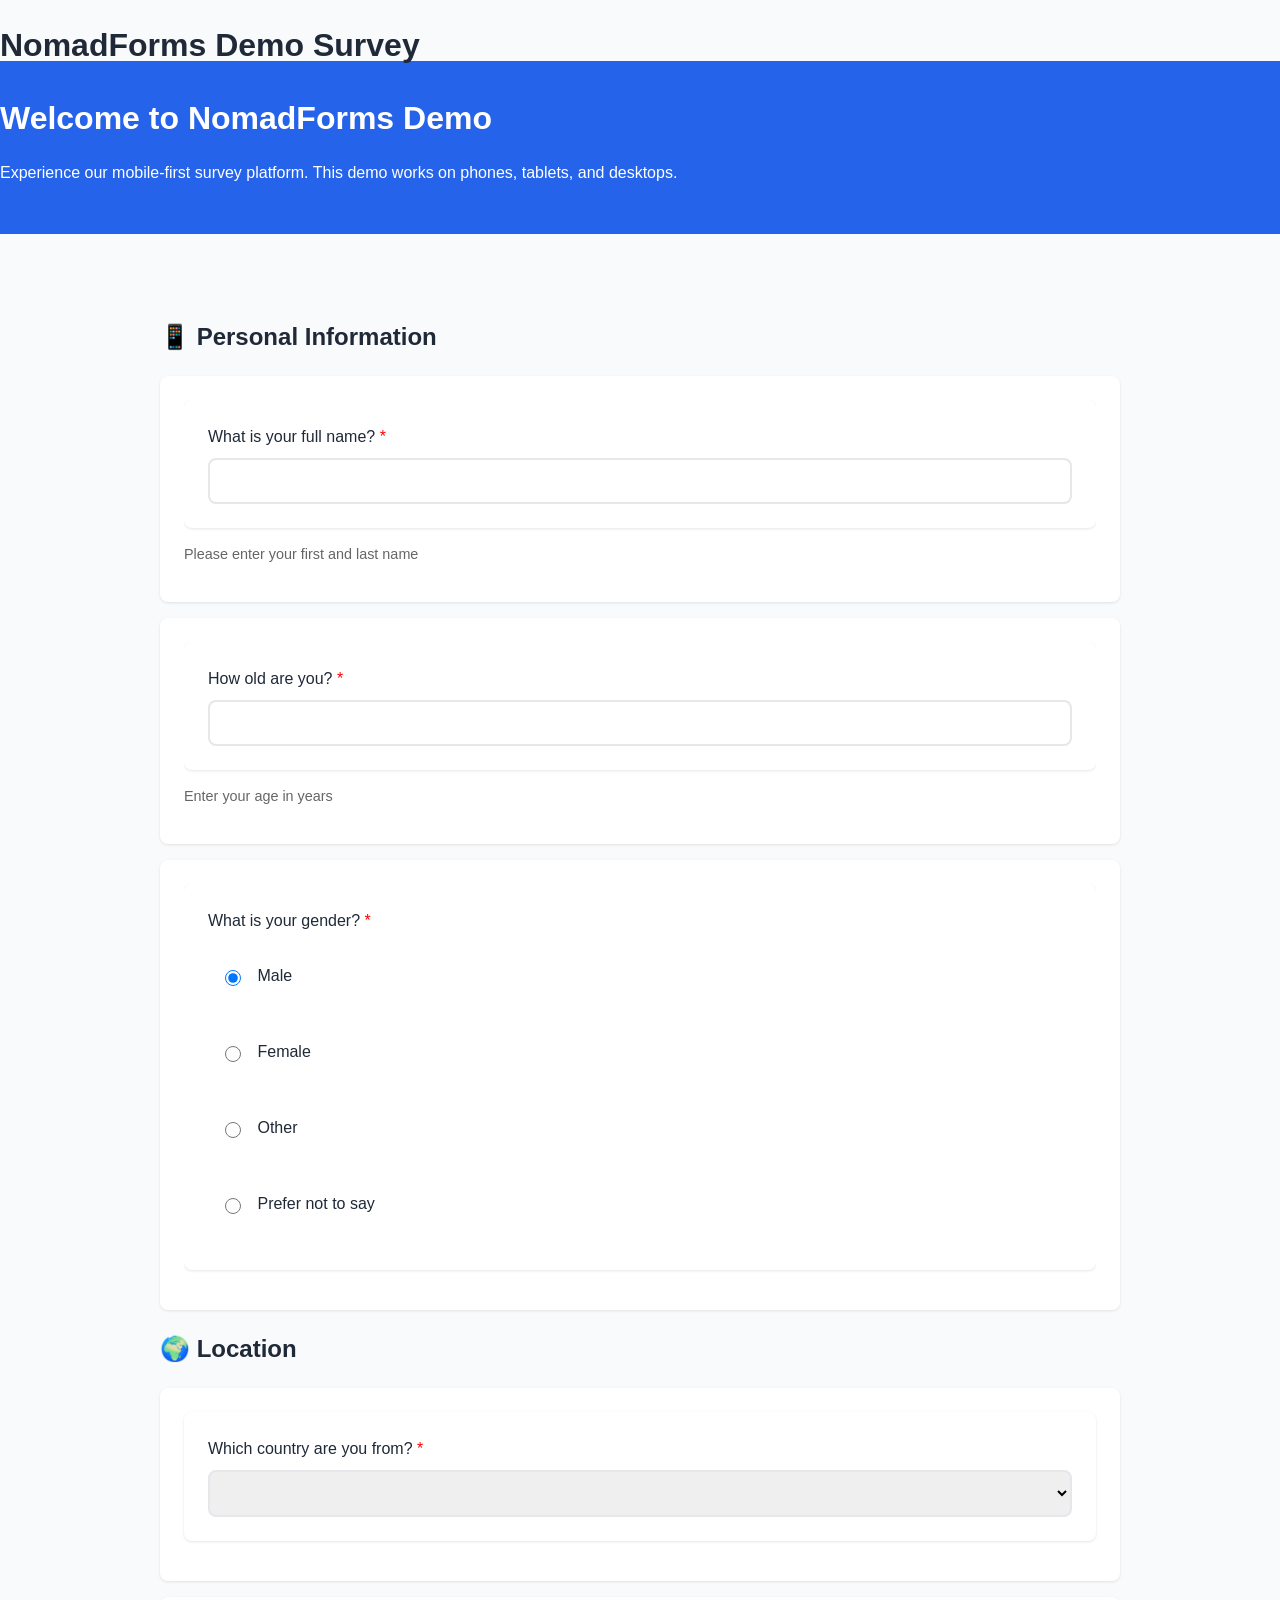
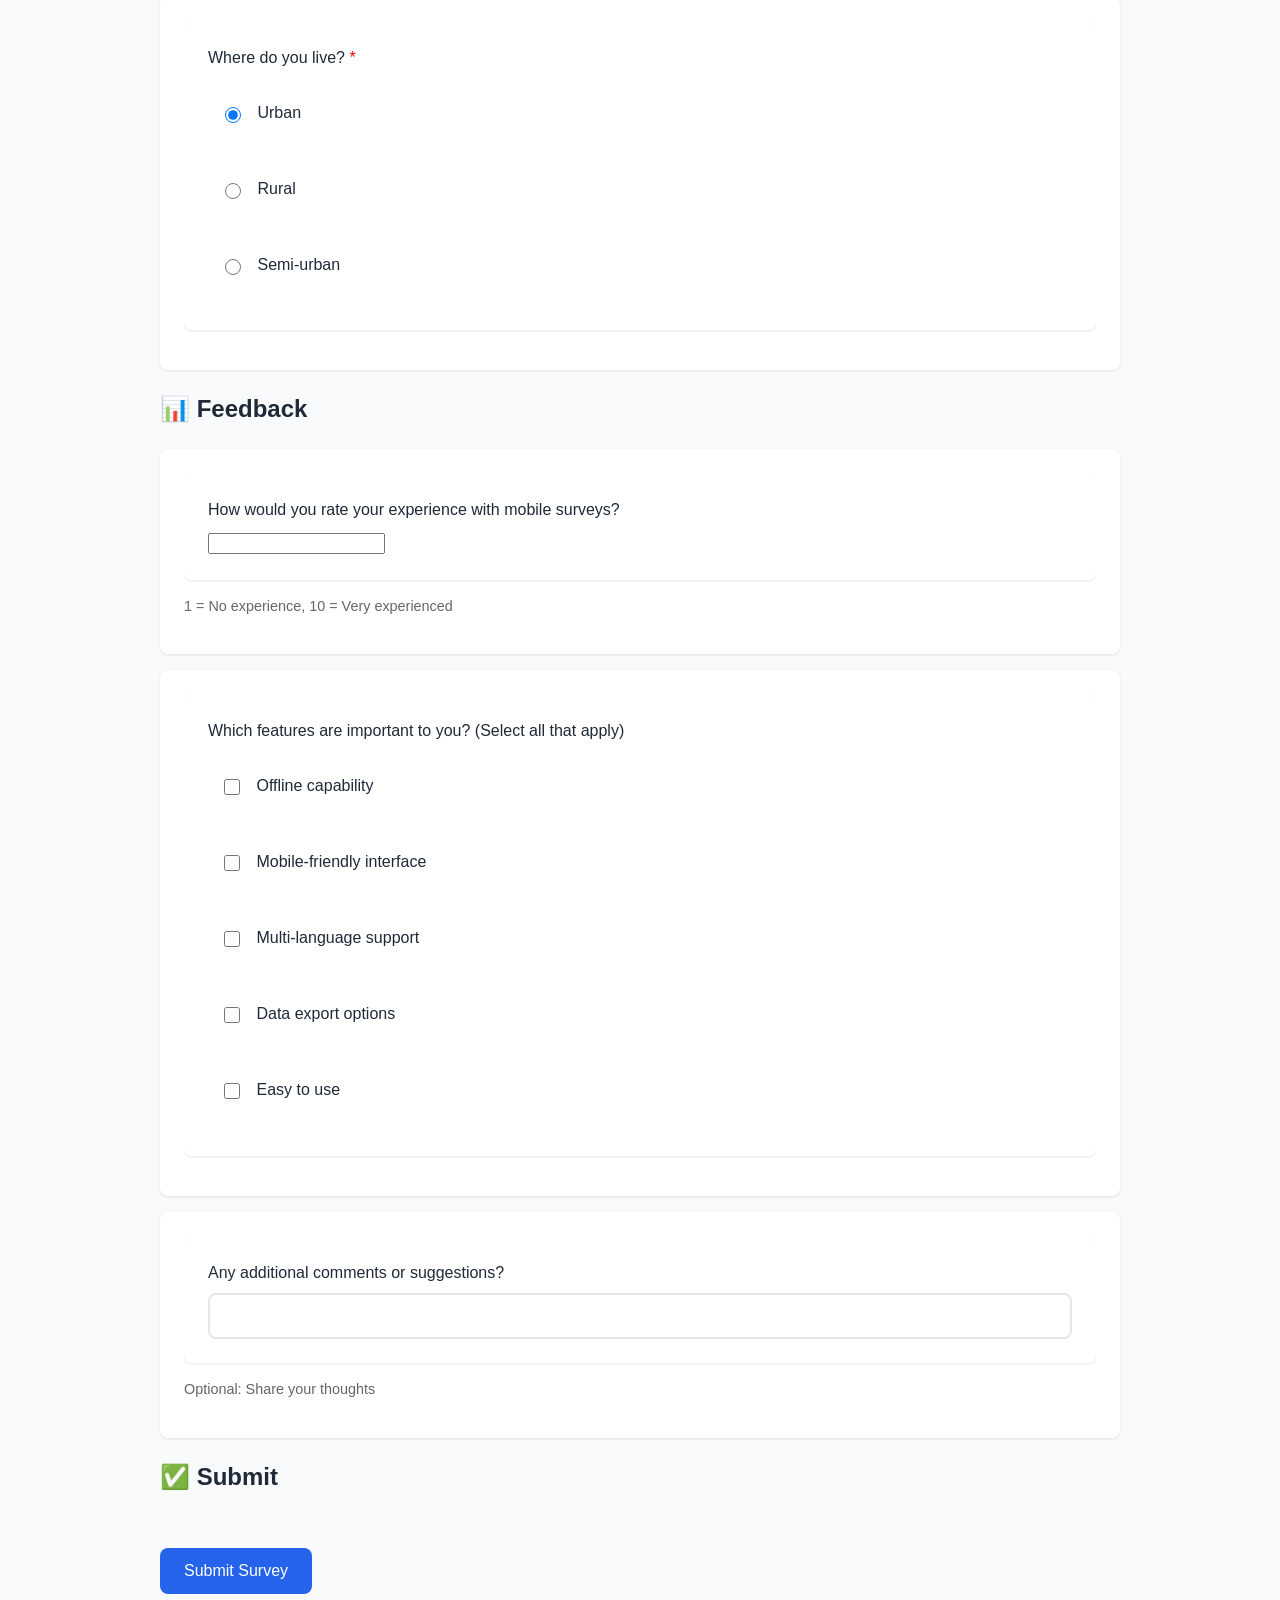
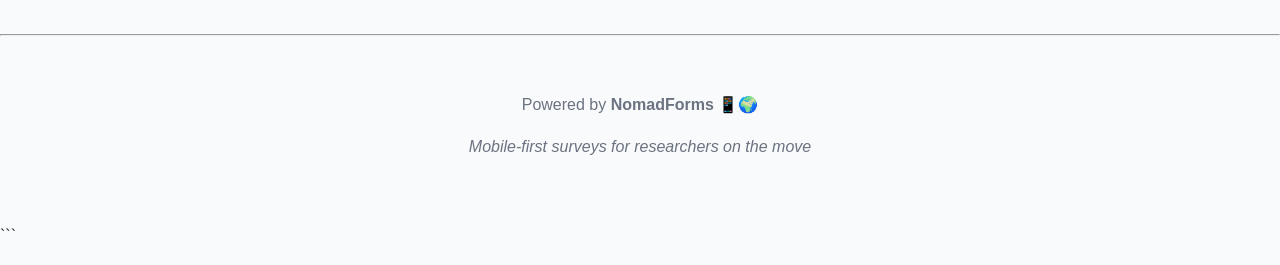
==== examples/demo-survey/survey.html @ 7e74b33b "Add Font Awesome icons, progress indicator, and enhanced features New Features: - Font Awesome icons" ====
<!DOCTYPE html>
<html xmlns="http://www.w3.org/1999/xhtml" lang="en" xml:lang="en"><head>

<meta charset="utf-8">
<meta name="generator" content="quarto-1.7.31">

<meta name="viewport" content="width=device-width, initial-scale=1.0, user-scalable=yes">


<title>NomadForms Demo Survey</title>
<style>
code{white-space: pre-wrap;}
span.smallcaps{font-variant: small-caps;}
div.columns{display: flex; gap: min(4vw, 1.5em);}
div.column{flex: auto; overflow-x: auto;}
div.hanging-indent{margin-left: 1.5em; text-indent: -1.5em;}
ul.task-list{list-style: none;}
ul.task-list li input[type="checkbox"] {
  width: 0.8em;
  margin: 0 0.8em 0.2em -1em; /* quarto-specific, see https://github.com/quarto-dev/quarto-cli/issues/4556 */ 
  vertical-align: middle;
}
.display.math{display: block; text-align: center; margin: 0.5rem auto;}
</style>


<script src="survey_files/libs/clipboard/clipboard.min.js"></script>
<script src="survey_files/libs/quarto-html/tabby.min.js"></script>
<script src="survey_files/libs/quarto-html/popper.min.js"></script>
<script src="survey_files/libs/quarto-html/tippy.umd.min.js"></script>
<script src="survey_files/libs/quarto-html/anchor.min.js"></script>
<link href="survey_files/libs/quarto-html/tippy.css" rel="stylesheet">
<link href="survey_files/libs/quarto-html/light-border.css" rel="stylesheet">
<link href="survey_files/libs/quarto-html/quarto-html-435ba6093e6f0817aa7405139811e7b1.min.css" rel="stylesheet" append-hash="true" data-mode="light">
<link href="survey_files/libs/quarto-html/quarto-syntax-highlighting-e1a5c8363afafaef2c763b6775fbf3ca.css" rel="stylesheet" id="quarto-text-highlighting-styles">


<link rel="stylesheet" href="../../survey-runtime/inst/www/nomadforms.css">
</head>

<body>


<header id="title-block-header">
<h1 class="title">NomadForms Demo Survey</h1>

</header>


<section id="welcome-to-nomadforms-demo" class="survey-header">
<h1>Welcome to NomadForms Demo</h1>
<p>Experience our mobile-first survey platform. This demo works on phones, tablets, and desktops.</p>
</section>
<div class="container">
<h2 id="personal-information" class="anchored">📱 Personal Information</h2>
<div class="form-group">
<div class="cell">
<div class="cell-output-display">
<div>
<div class="form-group shiny-input-container">
<label class="control-label" id="name-label" for="name">What is your full name? <span style="color:red;">*</span></label>
<input id="name" type="text" class="shiny-input-text form-control" value="" data-update-on="change">
</div>
<p class="help-text" style="color: #666; font-size: 0.9em;">Please enter your first and last name</p>
</div>
</div>
</div>
</div>
<div class="form-group">
<div class="cell">
<div class="cell-output-display">
<div>
<div class="form-group shiny-input-container">
<label class="control-label" id="age-label" for="age">How old are you? <span style="color:red;">*</span></label>
<input id="age" type="number" class="shiny-input-number form-control" value="NA" data-update-on="change" min="0" max="120">
</div>
<p class="help-text" style="color: #666; font-size: 0.9em;">Enter your age in years</p>
</div>
</div>
</div>
</div>
<div class="form-group">
<div class="cell">
<div class="cell-output-display">
<div id="gender" class="form-group shiny-input-radiogroup shiny-input-container" role="radiogroup" aria-labelledby="gender-label">
<label class="control-label" id="gender-label" for="gender">What is your gender? <span style="color:red;">*</span></label>
<div class="shiny-options-group">
<div class="radio">
<label>
<input type="radio" name="gender" value="Male" checked="checked">
<span>Male</span>
</label>
</div>
<div class="radio">
<label>
<input type="radio" name="gender" value="Female">
<span>Female</span>
</label>
</div>
<div class="radio">
<label>
<input type="radio" name="gender" value="Other">
<span>Other</span>
</label>
</div>
<div class="radio">
<label>
<input type="radio" name="gender" value="Prefer not to say">
<span>Prefer not to say</span>
</label>
</div>
</div>
</div>
</div>
</div>
</div>
<h2 id="location" class="anchored">🌍 Location</h2>
<div class="form-group">
<div class="cell">
<div class="cell-output-display no-overflow-x">
<div class="form-group shiny-input-container">
<label class="control-label" id="country-label" for="country">Which country are you from? <span style="color:red;">*</span></label>
<div>
<select id="country" class="shiny-input-select"><option value="" selected=""></option>
<option value="Kenya">Kenya</option>
<option value="Uganda">Uganda</option>
<option value="Tanzania">Tanzania</option>
<option value="Rwanda">Rwanda</option>
<option value="Ethiopia">Ethiopia</option>
<option value="South Sudan">South Sudan</option>
<option value="Other">Other</option></select>
<script type="application/json" data-for="country">{"plugins":["selectize-plugin-a11y"]}</script>
</div>
</div>
</div>
</div>
</div>
<div class="form-group">
<div class="cell">
<div class="cell-output-display">
<div id="residence" class="form-group shiny-input-radiogroup shiny-input-container" role="radiogroup" aria-labelledby="residence-label">
<label class="control-label" id="residence-label" for="residence">Where do you live? <span style="color:red;">*</span></label>
<div class="shiny-options-group">
<div class="radio">
<label>
<input type="radio" name="residence" value="Urban" checked="checked">
<span>Urban</span>
</label>
</div>
<div class="radio">
<label>
<input type="radio" name="residence" value="Rural">
<span>Rural</span>
</label>
</div>
<div class="radio">
<label>
<input type="radio" name="residence" value="Semi-urban">
<span>Semi-urban</span>
</label>
</div>
</div>
</div>
</div>
</div>
</div>
<h2 id="feedback" class="anchored">📊 Feedback</h2>
<div class="form-group">
<div class="cell">
<div class="cell-output-display">
<div>
<div class="form-group shiny-input-container">
<label class="control-label" id="experience-label" for="experience">How would you rate your experience with mobile surveys?</label>
<input class="js-range-slider" id="experience" data-skin="shiny" data-min="1" data-max="10" data-from="1" data-step="1" data-grid="true" data-grid-num="9" data-grid-snap="false" data-prettify-separator="," data-prettify-enabled="true" data-keyboard="true" data-data-type="number">
</div>
<p class="help-text" style="color: #666; font-size: 0.9em;">1 = No experience, 10 = Very experienced</p>
</div>
</div>
</div>
</div>
<div class="form-group">
<div class="cell">
<div class="cell-output-display">
<div id="features" class="form-group shiny-input-checkboxgroup shiny-input-container" role="group" aria-labelledby="features-label">
<label class="control-label" id="features-label" for="features">Which features are important to you? (Select all that apply)</label>
<div class="shiny-options-group">
<div class="checkbox">
<label>
<input type="checkbox" name="features" value="Offline capability">
<span>Offline capability</span>
</label>
</div>
<div class="checkbox">
<label>
<input type="checkbox" name="features" value="Mobile-friendly interface">
<span>Mobile-friendly interface</span>
</label>
</div>
<div class="checkbox">
<label>
<input type="checkbox" name="features" value="Multi-language support">
<span>Multi-language support</span>
</label>
</div>
<div class="checkbox">
<label>
<input type="checkbox" name="features" value="Data export options">
<span>Data export options</span>
</label>
</div>
<div class="checkbox">
<label>
<input type="checkbox" name="features" value="Easy to use">
<span>Easy to use</span>
</label>
</div>
</div>
</div>
</div>
</div>
</div>
<div class="form-group">
<div class="cell">
<div class="cell-output-display">
<div>
<div class="form-group shiny-input-container">
<label class="control-label" id="comments-label" for="comments">Any additional comments or suggestions?</label>
<input id="comments" type="text" class="shiny-input-text form-control" value="" data-update-on="change">
</div>
<p class="help-text" style="color: #666; font-size: 0.9em;">Optional: Share your thoughts</p>
</div>
</div>
</div>
</div>
<h2 id="submit" class="anchored">✅ Submit</h2>
<div class="cell">
<div class="cell-output-display">
<div style="margin-top: 2rem;">
<button class="btn btn-default action-button btn btn-primary" id="submit" type="button">
<i class="far fa-paper-plane" role="presentation" aria-label="paper-plane icon"></i>
Submit Survey
</button>
</div>
</div>
</div>
</div>
<hr>
<div style="text-align: center; color: #6b7280; padding: 2rem 0;">
<p>
Powered by <strong>NomadForms</strong> 📱🌍
</p>
<p>
<em>Mobile-first surveys for researchers on the move</em>
</p>
</div>
<p>```</p>
<p>
<script type="application/shiny-prerendered" data-context="server-start">
# Add parent directory to library path to load nomadforms package
.libPaths(c("../../survey-runtime", .libPaths()))
suppressPackageStartupMessages({
  library(shiny)
  library(htmltools)
})

# Source the R files directly for development
source("../../survey-runtime/R/database.R")
source("../../survey-runtime/R/questions.R")
</script>
 
<script type="application/shiny-prerendered" data-context="server">
# Generate session ID
session_id <- paste0("demo_", format(Sys.time(), "%Y%m%d_%H%M%S"))

# Handle form submission
observeEvent(input$submit, {
  
  # Validate required fields
  validations <- list(
    name = nf_validate(input$name, required = TRUE, type = "text"),
    age = nf_validate(input$age, required = TRUE, type = "numeric", min = 0, max = 120),
    gender = nf_validate(input$gender, required = TRUE, type = "radio"),
    country = nf_validate(input$country, required = TRUE, type = "select"),
    residence = nf_validate(input$residence, required = TRUE, type = "radio")
  )
  
  # Check for validation errors
  errors <- sapply(validations, function(v) !v$valid)
  
  if (any(errors)) {
    error_fields <- names(errors)[errors]
    error_messages <- sapply(validations[errors], function(v) v$message)
    
    showNotification(
      paste("Please fix the following:", paste(error_messages, collapse = ", ")),
      type = "error",
      duration = 5
    )
    return()
  }
  
  # Collect responses
  responses <- list(
    session_id = session_id,
    name = input$name,
    age = input$age,
    gender = input$gender,
    country = input$country,
    residence = input$residence,
    experience = input$experience,
    features = paste(input$features, collapse = ", "),
    comments = input$comments,
    submitted_at = Sys.time()
  )
  
  # In a real app, you would save to database here:
  # conn <- nf_database(connection_string = Sys.getenv("DATABASE_URL"))
  # nf_save_response(conn, project_id, session_id, ...)
  
  # For demo, just show success message
  showNotification(
    HTML(paste0(
      "<strong>Success!<\u002fstrong><br>",
      "Survey submitted successfully!<br>",
      "Session ID: ", session_id
    )),
    type = "message",
    duration = 10
  )
  
  # Log to console for testing
  cat("\n=== Survey Response ===\n")
  print(responses)
  cat("=====================\n\n")
})
</script>
 
<script type="application/shiny-prerendered" data-context="server-extras">
ojs_define <- function(..., .session = shiny::getDefaultReactiveDomain()) {
  quos <- rlang::enquos(...)
  vars <- rlang::list2(...)
  nm <- names(vars)
  if (is.null(nm)) {
    nm <- rep_len("", length(vars))
  }
  mapply(
    function(q, nm, val) {
      # Infer name, if possible
      if (nm == "") {
        tryCatch(
          {
            nm <- rlang::as_name(q)
          },
          error = function(e) {
            code <- paste(collapse = "\n", deparse(rlang::f_rhs(q)))
            stop(
              "ojs_define() could not create a name for the argument: ",
              code
            )
          }
        )
      }
      .session$output[[nm]] <- val
      outputOptions(.session$output, nm, suspendWhenHidden = FALSE)
      .session$sendCustomMessage("ojs-export", list(name = nm))
      NULL
    },
    quos,
    nm,
    vars,
    SIMPLIFY = FALSE,
    USE.NAMES = FALSE
  )
  invisible()
}
</script>
</p>
<!--html_preserve-->
<script type="application/shiny-prerendered" data-context="dependencies">
{"type":"list","attributes":{},"value":[{"type":"list","attributes":{"names":{"type":"character","attributes":{},"value":["name","version","src","meta","script","stylesheet","head","attachment","package","all_files","pkgVersion"]},"class":{"type":"character","attributes":{},"value":["html_dependency"]}},"value":[{"type":"character","attributes":{},"value":["selectize"]},{"type":"character","attributes":{},"value":["0.15.2"]},{"type":"list","attributes":{"names":{"type":"character","attributes":{},"value":["file"]}},"value":[{"type":"character","attributes":{},"value":["www/shared/selectize"]}]},{"type":"NULL"},{"type":"character","attributes":{},"value":["js/selectize.min.js","accessibility/js/selectize-plugin-a11y.min.js"]},{"type":"character","attributes":{},"value":["css/selectize.bootstrap3.css"]},{"type":"NULL"},{"type":"NULL"},{"type":"character","attributes":{},"value":["shiny"]},{"type":"logical","attributes":{},"value":[true]},{"type":"character","attributes":{},"value":["1.11.1"]}]},{"type":"list","attributes":{"names":{"type":"character","attributes":{},"value":["name","version","src","meta","script","stylesheet","head","attachment","package","all_files","pkgVersion"]},"class":{"type":"character","attributes":{},"value":["html_dependency"]}},"value":[{"type":"character","attributes":{},"value":["ionrangeslider-javascript"]},{"type":"character","attributes":{},"value":["2.3.1"]},{"type":"list","attributes":{"names":{"type":"character","attributes":{},"value":["file"]}},"value":[{"type":"character","attributes":{},"value":["www/shared/ionrangeslider"]}]},{"type":"NULL"},{"type":"character","attributes":{},"value":["js/ion.rangeSlider.min.js"]},{"type":"NULL"},{"type":"NULL"},{"type":"NULL"},{"type":"character","attributes":{},"value":["shiny"]},{"type":"logical","attributes":{},"value":[true]},{"type":"character","attributes":{},"value":["1.11.1"]}]},{"type":"list","attributes":{"names":{"type":"character","attributes":{},"value":["name","version","src","meta","script","stylesheet","head","attachment","package","all_files","pkgVersion"]},"class":{"type":"character","attributes":{},"value":["html_dependency"]}},"value":[{"type":"character","attributes":{},"value":["strftime"]},{"type":"character","attributes":{},"value":["0.9.2"]},{"type":"list","attributes":{"names":{"type":"character","attributes":{},"value":["file"]}},"value":[{"type":"character","attributes":{},"value":["www/shared/strftime"]}]},{"type":"NULL"},{"type":"character","attributes":{},"value":["strftime-min.js"]},{"type":"NULL"},{"type":"NULL"},{"type":"NULL"},{"type":"character","attributes":{},"value":["shiny"]},{"type":"logical","attributes":{},"value":[true]},{"type":"character","attributes":{},"value":["1.11.1"]}]},{"type":"list","attributes":{"names":{"type":"character","attributes":{},"value":["name","version","src","meta","script","stylesheet","head","attachment","package","all_files","pkgVersion"]},"class":{"type":"character","attributes":{},"value":["html_dependency"]}},"value":[{"type":"character","attributes":{},"value":["ionrangeslider-css"]},{"type":"character","attributes":{},"value":["2.3.1"]},{"type":"list","attributes":{"names":{"type":"character","attributes":{},"value":["file"]}},"value":[{"type":"character","attributes":{},"value":["www/shared/ionrangeslider"]}]},{"type":"NULL"},{"type":"NULL"},{"type":"character","attributes":{},"value":["css/ion.rangeSlider.css"]},{"type":"NULL"},{"type":"NULL"},{"type":"character","attributes":{},"value":["shiny"]},{"type":"logical","attributes":{},"value":[true]},{"type":"character","attributes":{},"value":["1.11.1"]}]},{"type":"list","attributes":{"names":{"type":"character","attributes":{},"value":["name","version","src","meta","script","stylesheet","head","attachment","package","all_files","pkgVersion"]},"class":{"type":"character","attributes":{},"value":["html_dependency"]}},"value":[{"type":"character","attributes":{},"value":["font-awesome"]},{"type":"character","attributes":{},"value":["6.5.2"]},{"type":"list","attributes":{"names":{"type":"character","attributes":{},"value":["file"]}},"value":[{"type":"character","attributes":{},"value":["fontawesome"]}]},{"type":"NULL"},{"type":"NULL"},{"type":"character","attributes":{},"value":["css/all.min.css","css/v4-shims.min.css"]},{"type":"NULL"},{"type":"NULL"},{"type":"character","attributes":{},"value":["fontawesome"]},{"type":"logical","attributes":{},"value":[true]},{"type":"character","attributes":{},"value":["0.5.3"]}]}]}
</script>
<!--/html_preserve-->
<!--html_preserve-->
<script type="application/shiny-prerendered" data-context="execution_dependencies">
{"type":"list","attributes":{"names":{"type":"character","attributes":{},"value":["packages"]}},"value":[{"type":"list","attributes":{"names":{"type":"character","attributes":{},"value":["packages","version"]},"class":{"type":"character","attributes":{},"value":["data.frame"]},"row.names":{"type":"integer","attributes":{},"value":[1,2,3,4,5,6,7,8,9,10,11,12,13,14,15,16,17,18,19,20,21,22,23,24,25,26,27,28,29,30,31,32,33,34,35,36,37]}},"value":[{"type":"character","attributes":{},"value":["base","bslib","cachem","cli","compiler","datasets","digest","evaluate","fastmap","fontawesome","graphics","grDevices","htmltools","htmlwidgets","httpuv","jquerylib","jsonlite","knitr","later","lifecycle","magrittr","memoise","methods","mime","promises","R6","Rcpp","rlang","rmarkdown","sass","shiny","stats","tools","utils","xfun","xtable","yaml"]},{"type":"character","attributes":{},"value":["4.4.3","0.9.0","1.1.0","3.6.5","4.4.3","4.4.3","0.6.37","1.0.3","1.2.0","0.5.3","4.4.3","4.4.3","0.5.8.1","1.6.4","1.6.16","0.1.4","2.0.0","1.50","1.4.2","1.0.4","2.0.3","2.0.1","4.4.3","0.13","1.3.3","2.6.1","1.1.0","1.1.6","2.30","0.4.10","1.11.1","4.4.3","4.4.3","4.4.3","0.52","1.8-4","2.3.10"]}]}]}
</script>
<!--/html_preserve-->

<script id="quarto-html-after-body" type="application/javascript">
  window.document.addEventListener("DOMContentLoaded", function (event) {
    const tabsets =  window.document.querySelectorAll(".panel-tabset-tabby")
    tabsets.forEach(function(tabset) {
      const tabby = new Tabby('#' + tabset.id);
    });
    const icon = "";
    const anchorJS = new window.AnchorJS();
    anchorJS.options = {
      placement: 'right',
      icon: icon
    };
    anchorJS.add('.anchored');
    const isCodeAnnotation = (el) => {
      for (const clz of el.classList) {
        if (clz.startsWith('code-annotation-')) {                     
          return true;
        }
      }
      return false;
    }
    const onCopySuccess = function(e) {
      // button target
      const button = e.trigger;
      // don't keep focus
      button.blur();
      // flash "checked"
      button.classList.add('code-copy-button-checked');
      var currentTitle = button.getAttribute("title");
      button.setAttribute("title", "Copied!");
      let tooltip;
      if (window.bootstrap) {
        button.setAttribute("data-bs-toggle", "tooltip");
        button.setAttribute("data-bs-placement", "left");
        button.setAttribute("data-bs-title", "Copied!");
        tooltip = new bootstrap.Tooltip(button, 
          { trigger: "manual", 
            customClass: "code-copy-button-tooltip",
            offset: [0, -8]});
        tooltip.show();    
      }
      setTimeout(function() {
        if (tooltip) {
          tooltip.hide();
          button.removeAttribute("data-bs-title");
          button.removeAttribute("data-bs-toggle");
          button.removeAttribute("data-bs-placement");
        }
        button.setAttribute("title", currentTitle);
        button.classList.remove('code-copy-button-checked');
      }, 1000);
      // clear code selection
      e.clearSelection();
    }
    const getTextToCopy = function(trigger) {
        const codeEl = trigger.previousElementSibling.cloneNode(true);
        for (const childEl of codeEl.children) {
          if (isCodeAnnotation(childEl)) {
            childEl.remove();
          }
        }
        return codeEl.innerText;
    }
    const clipboard = new window.ClipboardJS('.code-copy-button:not([data-in-quarto-modal])', {
      text: getTextToCopy
    });
    clipboard.on('success', onCopySuccess);
    if (window.document.getElementById('quarto-embedded-source-code-modal')) {
      const clipboardModal = new window.ClipboardJS('.code-copy-button[data-in-quarto-modal]', {
        text: getTextToCopy,
        container: window.document.getElementById('quarto-embedded-source-code-modal')
      });
      clipboardModal.on('success', onCopySuccess);
    }
      var localhostRegex = new RegExp(/^(?:http|https):\/\/localhost\:?[0-9]*\//);
      var mailtoRegex = new RegExp(/^mailto:/);
        var filterRegex = new RegExp('/' + window.location.host + '/');
      var isInternal = (href) => {
          return filterRegex.test(href) || localhostRegex.test(href) || mailtoRegex.test(href);
      }
      // Inspect non-navigation links and adorn them if external
     var links = window.document.querySelectorAll('a[href]:not(.nav-link):not(.navbar-brand):not(.toc-action):not(.sidebar-link):not(.sidebar-item-toggle):not(.pagination-link):not(.no-external):not([aria-hidden]):not(.dropdown-item):not(.quarto-navigation-tool):not(.about-link)');
      for (var i=0; i<links.length; i++) {
        const link = links[i];
        if (!isInternal(link.href)) {
          // undo the damage that might have been done by quarto-nav.js in the case of
          // links that we want to consider external
          if (link.dataset.originalHref !== undefined) {
            link.href = link.dataset.originalHref;
          }
        }
      }
    function tippyHover(el, contentFn, onTriggerFn, onUntriggerFn) {
      const config = {
        allowHTML: true,
        maxWidth: 500,
        delay: 100,
        arrow: false,
        appendTo: function(el) {
            return el.parentElement;
        },
        interactive: true,
        interactiveBorder: 10,
        theme: 'light-border',
        placement: 'bottom-start',
      };
      if (contentFn) {
        config.content = contentFn;
      }
      if (onTriggerFn) {
        config.onTrigger = onTriggerFn;
      }
      if (onUntriggerFn) {
        config.onUntrigger = onUntriggerFn;
      }
      window.tippy(el, config); 
    }
    const noterefs = window.document.querySelectorAll('a[role="doc-noteref"]');
    for (var i=0; i<noterefs.length; i++) {
      const ref = noterefs[i];
      tippyHover(ref, function() {
        // use id or data attribute instead here
        let href = ref.getAttribute('data-footnote-href') || ref.getAttribute('href');
        try { href = new URL(href).hash; } catch {}
        const id = href.replace(/^#\/?/, "");
        const note = window.document.getElementById(id);
        if (note) {
          return note.innerHTML;
        } else {
          return "";
        }
      });
    }
    const xrefs = window.document.querySelectorAll('a.quarto-xref');
    const processXRef = (id, note) => {
      // Strip column container classes
      const stripColumnClz = (el) => {
        el.classList.remove("page-full", "page-columns");
        if (el.children) {
          for (const child of el.children) {
            stripColumnClz(child);
          }
        }
      }
      stripColumnClz(note)
      if (id === null || id.startsWith('sec-')) {
        // Special case sections, only their first couple elements
        const container = document.createElement("div");
        if (note.children && note.children.length > 2) {
          container.appendChild(note.children[0].cloneNode(true));
          for (let i = 1; i < note.children.length; i++) {
            const child = note.children[i];
            if (child.tagName === "P" && child.innerText === "") {
              continue;
            } else {
              container.appendChild(child.cloneNode(true));
              break;
            }
          }
          if (window.Quarto?.typesetMath) {
            window.Quarto.typesetMath(container);
          }
          return container.innerHTML
        } else {
          if (window.Quarto?.typesetMath) {
            window.Quarto.typesetMath(note);
          }
          return note.innerHTML;
        }
      } else {
        // Remove any anchor links if they are present
        const anchorLink = note.querySelector('a.anchorjs-link');
        if (anchorLink) {
          anchorLink.remove();
        }
        if (window.Quarto?.typesetMath) {
          window.Quarto.typesetMath(note);
        }
        if (note.classList.contains("callout")) {
          return note.outerHTML;
        } else {
          return note.innerHTML;
        }
      }
    }
    for (var i=0; i<xrefs.length; i++) {
      const xref = xrefs[i];
      tippyHover(xref, undefined, function(instance) {
        instance.disable();
        let url = xref.getAttribute('href');
        let hash = undefined; 
        if (url.startsWith('#')) {
          hash = url;
        } else {
          try { hash = new URL(url).hash; } catch {}
        }
        if (hash) {
          const id = hash.replace(/^#\/?/, "");
          const note = window.document.getElementById(id);
          if (note !== null) {
            try {
              const html = processXRef(id, note.cloneNode(true));
              instance.setContent(html);
            } finally {
              instance.enable();
              instance.show();
            }
          } else {
            // See if we can fetch this
            fetch(url.split('#')[0])
            .then(res => res.text())
            .then(html => {
              const parser = new DOMParser();
              const htmlDoc = parser.parseFromString(html, "text/html");
              const note = htmlDoc.getElementById(id);
              if (note !== null) {
                const html = processXRef(id, note);
                instance.setContent(html);
              } 
            }).finally(() => {
              instance.enable();
              instance.show();
            });
          }
        } else {
          // See if we can fetch a full url (with no hash to target)
          // This is a special case and we should probably do some content thinning / targeting
          fetch(url)
          .then(res => res.text())
          .then(html => {
            const parser = new DOMParser();
            const htmlDoc = parser.parseFromString(html, "text/html");
            const note = htmlDoc.querySelector('main.content');
            if (note !== null) {
              // This should only happen for chapter cross references
              // (since there is no id in the URL)
              // remove the first header
              if (note.children.length > 0 && note.children[0].tagName === "HEADER") {
                note.children[0].remove();
              }
              const html = processXRef(null, note);
              instance.setContent(html);
            } 
          }).finally(() => {
            instance.enable();
            instance.show();
          });
        }
      }, function(instance) {
      });
    }
        let selectedAnnoteEl;
        const selectorForAnnotation = ( cell, annotation) => {
          let cellAttr = 'data-code-cell="' + cell + '"';
          let lineAttr = 'data-code-annotation="' +  annotation + '"';
          const selector = 'span[' + cellAttr + '][' + lineAttr + ']';
          return selector;
        }
        const selectCodeLines = (annoteEl) => {
          const doc = window.document;
          const targetCell = annoteEl.getAttribute("data-target-cell");
          const targetAnnotation = annoteEl.getAttribute("data-target-annotation");
          const annoteSpan = window.document.querySelector(selectorForAnnotation(targetCell, targetAnnotation));
          const lines = annoteSpan.getAttribute("data-code-lines").split(",");
          const lineIds = lines.map((line) => {
            return targetCell + "-" + line;
          })
          let top = null;
          let height = null;
          let parent = null;
          if (lineIds.length > 0) {
              //compute the position of the single el (top and bottom and make a div)
              const el = window.document.getElementById(lineIds[0]);
              top = el.offsetTop;
              height = el.offsetHeight;
              parent = el.parentElement.parentElement;
            if (lineIds.length > 1) {
              const lastEl = window.document.getElementById(lineIds[lineIds.length - 1]);
              const bottom = lastEl.offsetTop + lastEl.offsetHeight;
              height = bottom - top;
            }
            if (top !== null && height !== null && parent !== null) {
              // cook up a div (if necessary) and position it 
              let div = window.document.getElementById("code-annotation-line-highlight");
              if (div === null) {
                div = window.document.createElement("div");
                div.setAttribute("id", "code-annotation-line-highlight");
                div.style.position = 'absolute';
                parent.appendChild(div);
              }
              div.style.top = top - 2 + "px";
              div.style.height = height + 4 + "px";
              div.style.left = 0;
              let gutterDiv = window.document.getElementById("code-annotation-line-highlight-gutter");
              if (gutterDiv === null) {
                gutterDiv = window.document.createElement("div");
                gutterDiv.setAttribute("id", "code-annotation-line-highlight-gutter");
                gutterDiv.style.position = 'absolute';
                const codeCell = window.document.getElementById(targetCell);
                const gutter = codeCell.querySelector('.code-annotation-gutter');
                gutter.appendChild(gutterDiv);
              }
              gutterDiv.style.top = top - 2 + "px";
              gutterDiv.style.height = height + 4 + "px";
            }
            selectedAnnoteEl = annoteEl;
          }
        };
        const unselectCodeLines = () => {
          const elementsIds = ["code-annotation-line-highlight", "code-annotation-line-highlight-gutter"];
          elementsIds.forEach((elId) => {
            const div = window.document.getElementById(elId);
            if (div) {
              div.remove();
            }
          });
          selectedAnnoteEl = undefined;
        };
          // Handle positioning of the toggle
      window.addEventListener(
        "resize",
        throttle(() => {
          elRect = undefined;
          if (selectedAnnoteEl) {
            selectCodeLines(selectedAnnoteEl);
          }
        }, 10)
      );
      function throttle(fn, ms) {
      let throttle = false;
      let timer;
        return (...args) => {
          if(!throttle) { // first call gets through
              fn.apply(this, args);
              throttle = true;
          } else { // all the others get throttled
              if(timer) clearTimeout(timer); // cancel #2
              timer = setTimeout(() => {
                fn.apply(this, args);
                timer = throttle = false;
              }, ms);
          }
        };
      }
        // Attach click handler to the DT
        const annoteDls = window.document.querySelectorAll('dt[data-target-cell]');
        for (const annoteDlNode of annoteDls) {
          annoteDlNode.addEventListener('click', (event) => {
            const clickedEl = event.target;
            if (clickedEl !== selectedAnnoteEl) {
              unselectCodeLines();
              const activeEl = window.document.querySelector('dt[data-target-cell].code-annotation-active');
              if (activeEl) {
                activeEl.classList.remove('code-annotation-active');
              }
              selectCodeLines(clickedEl);
              clickedEl.classList.add('code-annotation-active');
            } else {
              // Unselect the line
              unselectCodeLines();
              clickedEl.classList.remove('code-annotation-active');
            }
          });
        }
    const findCites = (el) => {
      const parentEl = el.parentElement;
      if (parentEl) {
        const cites = parentEl.dataset.cites;
        if (cites) {
          return {
            el,
            cites: cites.split(' ')
          };
        } else {
          return findCites(el.parentElement)
        }
      } else {
        return undefined;
      }
    };
    var bibliorefs = window.document.querySelectorAll('a[role="doc-biblioref"]');
    for (var i=0; i<bibliorefs.length; i++) {
      const ref = bibliorefs[i];
      const citeInfo = findCites(ref);
      if (citeInfo) {
        tippyHover(citeInfo.el, function() {
          var popup = window.document.createElement('div');
          citeInfo.cites.forEach(function(cite) {
            var citeDiv = window.document.createElement('div');
            citeDiv.classList.add('hanging-indent');
            citeDiv.classList.add('csl-entry');
            var biblioDiv = window.document.getElementById('ref-' + cite);
            if (biblioDiv) {
              citeDiv.innerHTML = biblioDiv.innerHTML;
            }
            popup.appendChild(citeDiv);
          });
          return popup.innerHTML;
        });
      }
    }
  });
  </script>




</body></html>
---- examples/demo-survey/survey_files/libs/quarto-html/tippy.css ----
.tippy-box[data-animation=fade][data-state=hidden]{opacity:0}[data-tippy-root]{max-width:calc(100vw - 10px)}.tippy-box{position:relative;background-color:#333;color:#fff;border-radius:4px;font-size:14px;line-height:1.4;white-space:normal;outline:0;transition-property:transform,visibility,opacity}.tippy-box[data-placement^=top]>.tippy-arrow{bottom:0}.tippy-box[data-placement^=top]>.tippy-arrow:before{bottom:-7px;left:0;border-width:8px 8px 0;border-top-color:initial;transform-origin:center top}.tippy-box[data-placement^=bottom]>.tippy-arrow{top:0}.tippy-box[data-placement^=bottom]>.tippy-arrow:before{top:-7px;left:0;border-width:0 8px 8px;border-bottom-color:initial;transform-origin:center bottom}.tippy-box[data-placement^=left]>.tippy-arrow{right:0}.tippy-box[data-placement^=left]>.tippy-arrow:before{border-width:8px 0 8px 8px;border-left-color:initial;right:-7px;transform-origin:center left}.tippy-box[data-placement^=right]>.tippy-arrow{left:0}.tippy-box[data-placement^=right]>.tippy-arrow:before{left:-7px;border-width:8px 8px 8px 0;border-right-color:initial;transform-origin:center right}.tippy-box[data-inertia][data-state=visible]{transition-timing-function:cubic-bezier(.54,1.5,.38,1.11)}.tippy-arrow{width:16px;height:16px;color:#333}.tippy-arrow:before{content:"";position:absolute;border-color:transparent;border-style:solid}.tippy-content{position:relative;padding:5px 9px;z-index:1}
---- examples/demo-survey/survey_files/libs/quarto-html/light-border.css ----
.tippy-box[data-theme~=light-border]{background-color:#fff;background-clip:padding-box;border:1px solid rgba(0,8,16,.15);color:#333;box-shadow:0 4px 14px -2px rgba(0,8,16,.08)}.tippy-box[data-theme~=light-border]>.tippy-backdrop{background-color:#fff}.tippy-box[data-theme~=light-border]>.tippy-arrow:after,.tippy-box[data-theme~=light-border]>.tippy-svg-arrow:after{content:"";position:absolute;z-index:-1}.tippy-box[data-theme~=light-border]>.tippy-arrow:after{border-color:transparent;border-style:solid}.tippy-box[data-theme~=light-border][data-placement^=top]>.tippy-arrow:before{border-top-color:#fff}.tippy-box[data-theme~=light-border][data-placement^=top]>.tippy-arrow:after{border-top-color:rgba(0,8,16,.2);border-width:7px 7px 0;top:17px;left:1px}.tippy-box[data-theme~=light-border][data-placement^=top]>.tippy-svg-arrow>svg{top:16px}.tippy-box[data-theme~=light-border][data-placement^=top]>.tippy-svg-arrow:after{top:17px}.tippy-box[data-theme~=light-border][data-placement^=bottom]>.tippy-arrow:before{border-bottom-color:#fff;bottom:16px}.tippy-box[data-theme~=light-border][data-placement^=bottom]>.tippy-arrow:after{border-bottom-color:rgba(0,8,16,.2);border-width:0 7px 7px;bottom:17px;left:1px}.tippy-box[data-theme~=light-border][data-placement^=bottom]>.tippy-svg-arrow>svg{bottom:16px}.tippy-box[data-theme~=light-border][data-placement^=bottom]>.tippy-svg-arrow:after{bottom:17px}.tippy-box[data-theme~=light-border][data-placement^=left]>.tippy-arrow:before{border-left-color:#fff}.tippy-box[data-theme~=light-border][data-placement^=left]>.tippy-arrow:after{border-left-color:rgba(0,8,16,.2);border-width:7px 0 7px 7px;left:17px;top:1px}.tippy-box[data-theme~=light-border][data-placement^=left]>.tippy-svg-arrow>svg{left:11px}.tippy-box[data-theme~=light-border][data-placement^=left]>.tippy-svg-arrow:after{left:12px}.tippy-box[data-theme~=light-border][data-placement^=right]>.tippy-arrow:before{border-right-color:#fff;right:16px}.tippy-box[data-theme~=light-border][data-placement^=right]>.tippy-arrow:after{border-width:7px 7px 7px 0;right:17px;top:1px;border-right-color:rgba(0,8,16,.2)}.tippy-box[data-theme~=light-border][data-placement^=right]>.tippy-svg-arrow>svg{right:11px}.tippy-box[data-theme~=light-border][data-placement^=right]>.tippy-svg-arrow:after{right:12px}.tippy-box[data-theme~=light-border]>.tippy-svg-arrow{fill:#fff}.tippy-box[data-theme~=light-border]>.tippy-svg-arrow:after{background-image:url([data-uri]);background-size:16px 6px;width:16px;height:6px}
---- examples/demo-survey/survey_files/libs/quarto-html/quarto-html-435ba6093e6f0817aa7405139811e7b1.min.css ----
.top-right{position:absolute;top:1em;right:1em}.visually-hidden{border:0;clip:rect(0 0 0 0);height:auto;margin:0;overflow:hidden;padding:0;position:absolute;width:1px;white-space:nowrap}.hidden{display:none !important}.zindex-bottom{z-index:-1 !important}figure.figure{display:block}.quarto-layout-panel{margin-bottom:1em}.quarto-layout-panel>figure{width:100%}.quarto-layout-panel>figure>figcaption,.quarto-layout-panel>.panel-caption{margin-top:10pt}.quarto-layout-panel>.table-caption{margin-top:0px}.table-caption p{margin-bottom:.5em}.quarto-layout-row{display:flex;flex-direction:row;align-items:flex-start}.quarto-layout-valign-top{align-items:flex-start}.quarto-layout-valign-bottom{align-items:flex-end}.quarto-layout-valign-center{align-items:center}.quarto-layout-cell{position:relative;margin-right:20px}.quarto-layout-cell:last-child{margin-right:0}.quarto-layout-cell figure,.quarto-layout-cell>p{margin:.2em}.quarto-layout-cell img{max-width:100%}.quarto-layout-cell .html-widget{width:100% !important}.quarto-layout-cell div figure p{margin:0}.quarto-layout-cell figure{display:block;margin-inline-start:0;margin-inline-end:0}.quarto-layout-cell table{display:inline-table}.quarto-layout-cell-subref figcaption,figure .quarto-layout-row figure figcaption{text-align:center;font-style:italic}.quarto-figure{position:relative;margin-bottom:1em}.quarto-figure>figure{width:100%;margin-bottom:0}.quarto-figure-left>figure>p,.quarto-figure-left>figure>div{text-align:left}.quarto-figure-center>figure>p,.quarto-figure-center>figure>div{text-align:center}.quarto-figure-right>figure>p,.quarto-figure-right>figure>div{text-align:right}.quarto-figure>figure>div.cell-annotation,.quarto-figure>figure>div code{text-align:left}figure>p:empty{display:none}figure>p:first-child{margin-top:0;margin-bottom:0}figure>figcaption.quarto-float-caption-bottom{margin-bottom:.5em}figure>figcaption.quarto-float-caption-top{margin-top:.5em}div[id^=tbl-]{position:relative}.quarto-figure>.anchorjs-link{position:absolute;top:.6em;right:.5em}div[id^=tbl-]>.anchorjs-link{position:absolute;top:.7em;right:.3em}.quarto-figure:hover>.anchorjs-link,div[id^=tbl-]:hover>.anchorjs-link,h2:hover>.anchorjs-link,h3:hover>.anchorjs-link,h4:hover>.anchorjs-link,h5:hover>.anchorjs-link,h6:hover>.anchorjs-link,.reveal-anchorjs-link>.anchorjs-link{opacity:1}#title-block-header{margin-block-end:1rem;position:relative;margin-top:-1px}#title-block-header .abstract{margin-block-start:1rem}#title-block-header .abstract .abstract-title{font-weight:600}#title-block-header a{text-decoration:none}#title-block-header .author,#title-block-header .date,#title-block-header .doi{margin-block-end:.2rem}#title-block-header .quarto-title-block>div{display:flex}#title-block-header .quarto-title-block>div>h1{flex-grow:1}#title-block-header .quarto-title-block>div>button{flex-shrink:0;height:2.25rem;margin-top:0}tr.header>th>p:last-of-type{margin-bottom:0px}table,table.table{margin-top:.5rem;margin-bottom:.5rem}caption,.table-caption{padding-top:.5rem;padding-bottom:.5rem;text-align:center}figure.quarto-float-tbl figcaption.quarto-float-caption-top{margin-top:.5rem;margin-bottom:.25rem;text-align:center}figure.quarto-float-tbl figcaption.quarto-float-caption-bottom{padding-top:.25rem;margin-bottom:.5rem;text-align:center}.utterances{max-width:none;margin-left:-8px}iframe{margin-bottom:1em}details{margin-bottom:1em}details[show]{margin-bottom:0}details>summary{color:rgb(110.5,110.5,110.5)}details>summary>p:only-child{display:inline}pre.sourceCode,code.sourceCode{position:relative}dd code:not(.sourceCode),p code:not(.sourceCode){white-space:pre-wrap}code{white-space:pre}@media print{code{white-space:pre-wrap}}pre>code{display:block}pre>code.sourceCode{white-space:pre}pre>code.sourceCode>span>a:first-child::before{text-decoration:none}pre.code-overflow-wrap>code.sourceCode{white-space:pre-wrap}pre.code-overflow-scroll>code.sourceCode{white-space:pre}code a:any-link{color:inherit;text-decoration:none}code a:hover{color:inherit;text-decoration:underline}ul.task-list{padding-left:1em}[data-tippy-root]{display:inline-block}.tippy-content .footnote-back{display:none}.footnote-back{margin-left:.2em}.tippy-content{overflow-x:auto}.quarto-embedded-source-code{display:none}.quarto-unresolved-ref{font-weight:600}.quarto-cover-image{max-width:35%;float:right;margin-left:30px}.cell-output-display .widget-subarea{margin-bottom:1em}.cell-output-display:not(.no-overflow-x),.knitsql-table:not(.no-overflow-x){overflow-x:auto}.panel-input{margin-bottom:1em}.panel-input>div,.panel-input>div>div{display:inline-block;vertical-align:top;padding-right:12px}.panel-input>p:last-child{margin-bottom:0}.layout-sidebar{margin-bottom:1em}.layout-sidebar .tab-content{border:none}.tab-content>.page-columns.active{display:grid}div.sourceCode>iframe{width:100%;height:300px;margin-bottom:-0.5em}a{text-underline-offset:3px}.callout pre.sourceCode{padding-left:0}div.ansi-escaped-output{font-family:monospace;display:block}/*!
*
* ansi colors from IPython notebook's
*
* we also add `bright-[color]-` synonyms for the `-[color]-intense` classes since
* that seems to be what ansi_up emits
*
*/.ansi-black-fg{color:#3e424d}.ansi-black-bg{background-color:#3e424d}.ansi-black-intense-black,.ansi-bright-black-fg{color:#282c36}.ansi-black-intense-black,.ansi-bright-black-bg{background-color:#282c36}.ansi-red-fg{color:#e75c58}.ansi-red-bg{background-color:#e75c58}.ansi-red-intense-red,.ansi-bright-red-fg{color:#b22b31}.ansi-red-intense-red,.ansi-bright-red-bg{background-color:#b22b31}.ansi-green-fg{color:#00a250}.ansi-green-bg{background-color:#00a250}.ansi-green-intense-green,.ansi-bright-green-fg{color:#007427}.ansi-green-intense-green,.ansi-bright-green-bg{background-color:#007427}.ansi-yellow-fg{color:#ddb62b}.ansi-yellow-bg{background-color:#ddb62b}.ansi-yellow-intense-yellow,.ansi-bright-yellow-fg{color:#b27d12}.ansi-yellow-intense-yellow,.ansi-bright-yellow-bg{background-color:#b27d12}.ansi-blue-fg{color:#208ffb}.ansi-blue-bg{background-color:#208ffb}.ansi-blue-intense-blue,.ansi-bright-blue-fg{color:#0065ca}.ansi-blue-intense-blue,.ansi-bright-blue-bg{background-color:#0065ca}.ansi-magenta-fg{color:#d160c4}.ansi-magenta-bg{background-color:#d160c4}.ansi-magenta-intense-magenta,.ansi-bright-magenta-fg{color:#a03196}.ansi-magenta-intense-magenta,.ansi-bright-magenta-bg{background-color:#a03196}.ansi-cyan-fg{color:#60c6c8}.ansi-cyan-bg{background-color:#60c6c8}.ansi-cyan-intense-cyan,.ansi-bright-cyan-fg{color:#258f8f}.ansi-cyan-intense-cyan,.ansi-bright-cyan-bg{background-color:#258f8f}.ansi-white-fg{color:#c5c1b4}.ansi-white-bg{background-color:#c5c1b4}.ansi-white-intense-white,.ansi-bright-white-fg{color:#a1a6b2}.ansi-white-intense-white,.ansi-bright-white-bg{background-color:#a1a6b2}.ansi-default-inverse-fg{color:#fff}.ansi-default-inverse-bg{background-color:#000}.ansi-bold{font-weight:bold}.ansi-underline{text-decoration:underline}:root{--quarto-body-bg: #fff;--quarto-body-color: #222;--quarto-text-muted: rgb(110.5, 110.5, 110.5);--quarto-border-color: rgb(110.5, 110.5, 110.5);--quarto-border-width: 1px;--quarto-border-radius: 4px}table.gt_table{color:var(--quarto-body-color);font-size:1em;width:100%;background-color:rgba(0,0,0,0);border-top-width:inherit;border-bottom-width:inherit;border-color:var(--quarto-border-color)}table.gt_table th.gt_column_spanner_outer{color:var(--quarto-body-color);background-color:rgba(0,0,0,0);border-top-width:inherit;border-bottom-width:inherit;border-color:var(--quarto-border-color)}table.gt_table th.gt_col_heading{color:var(--quarto-body-color);font-weight:bold;background-color:rgba(0,0,0,0)}table.gt_table thead.gt_col_headings{border-bottom:1px solid currentColor;border-top-width:inherit;border-top-color:var(--quarto-border-color)}table.gt_table thead.gt_col_headings:not(:first-child){border-top-width:1px;border-top-color:var(--quarto-border-color)}table.gt_table td.gt_row{border-bottom-width:1px;border-bottom-color:var(--quarto-border-color);border-top-width:0px}table.gt_table tbody.gt_table_body{border-top-width:1px;border-bottom-width:1px;border-bottom-color:var(--quarto-border-color);border-top-color:currentColor}div.columns{display:initial;gap:initial}div.column{display:inline-block;overflow-x:initial;vertical-align:top;width:50%}.code-annotation-tip-content{word-wrap:break-word}.code-annotation-container-hidden{display:none !important}dl.code-annotation-container-grid{display:grid;grid-template-columns:min-content auto}dl.code-annotation-container-grid dt{grid-column:1}dl.code-annotation-container-grid dd{grid-column:2}pre.sourceCode.code-annotation-code{padding-right:0}code.sourceCode .code-annotation-anchor{z-index:100;position:relative;float:right;background-color:rgba(0,0,0,0)}input[type=checkbox]{margin-right:.5ch}:root{--mermaid-bg-color: #fff;--mermaid-edge-color: #999;--mermaid-node-fg-color: #222;--mermaid-fg-color: #222;--mermaid-fg-color--lighter: rgb(59.5, 59.5, 59.5);--mermaid-fg-color--lightest: #555555;--mermaid-font-family: sans-serif;--mermaid-label-bg-color: #fff;--mermaid-label-fg-color: #468;--mermaid-node-bg-color: rgba(68, 102, 136, 0.1);--mermaid-node-fg-color: #222}@media print{:root{font-size:11pt}#quarto-sidebar,#TOC,.nav-page{display:none}.page-columns .content{grid-column-start:page-start}.fixed-top{position:relative}.panel-caption,.figure-caption,figcaption{color:#666}}.code-copy-button{position:absolute;top:0;right:0;border:0;margin-top:5px;margin-right:5px;background-color:rgba(0,0,0,0);z-index:3}.code-copy-button-tooltip{font-size:.75em}pre.sourceCode:hover>.code-copy-button>.bi::before{display:inline-block;height:1rem;width:1rem;content:"";vertical-align:-0.125em;background-image:url('data:image/svg+xml,<svg xmlns="http://www.w3.org/2000/svg" width="16" height="16" fill="rgb(111, 111, 111)" viewBox="0 0 16 16"><path d="M4 1.5H3a2 2 0 0 0-2 2V14a2 2 0 0 0 2 2h10a2 2 0 0 0 2-2V3.5a2 2 0 0 0-2-2h-1v1h1a1 1 0 0 1 1 1V14a1 1 0 0 1-1 1H3a1 1 0 0 1-1-1V3.5a1 1 0 0 1 1-1h1v-1z"/><path d="M9.5 1a.5.5 0 0 1 .5.5v1a.5.5 0 0 1-.5.5h-3a.5.5 0 0 1-.5-.5v-1a.5.5 0 0 1 .5-.5h3zm-3-1A1.5 1.5 0 0 0 5 1.5v1A1.5 1.5 0 0 0 6.5 4h3A1.5 1.5 0 0 0 11 2.5v-1A1.5 1.5 0 0 0 9.5 0h-3z"/></svg>');background-repeat:no-repeat;background-size:1rem 1rem}pre.sourceCode:hover>.code-copy-button-checked>.bi::before{background-image:url('data:image/svg+xml,<svg xmlns="http://www.w3.org/2000/svg" width="16" height="16" fill="rgb(111, 111, 111)" viewBox="0 0 16 16"><path d="M13.854 3.646a.5.5 0 0 1 0 .708l-7 7a.5.5 0 0 1-.708 0l-3.5-3.5a.5.5 0 1 1 .708-.708L6.5 10.293l6.646-6.647a.5.5 0 0 1 .708 0z"/></svg>')}pre.sourceCode:hover>.code-copy-button:hover>.bi::before{background-image:url('data:image/svg+xml,<svg xmlns="http://www.w3.org/2000/svg" width="16" height="16" fill="rgb(13, 110, 253)" viewBox="0 0 16 16"><path d="M4 1.5H3a2 2 0 0 0-2 2V14a2 2 0 0 0 2 2h10a2 2 0 0 0 2-2V3.5a2 2 0 0 0-2-2h-1v1h1a1 1 0 0 1 1 1V14a1 1 0 0 1-1 1H3a1 1 0 0 1-1-1V3.5a1 1 0 0 1 1-1h1v-1z"/><path d="M9.5 1a.5.5 0 0 1 .5.5v1a.5.5 0 0 1-.5.5h-3a.5.5 0 0 1-.5-.5v-1a.5.5 0 0 1 .5-.5h3zm-3-1A1.5 1.5 0 0 0 5 1.5v1A1.5 1.5 0 0 0 6.5 4h3A1.5 1.5 0 0 0 11 2.5v-1A1.5 1.5 0 0 0 9.5 0h-3z"/></svg>')}pre.sourceCode:hover>.code-copy-button-checked:hover>.bi::before{background-image:url('data:image/svg+xml,<svg xmlns="http://www.w3.org/2000/svg" width="16" height="16" fill="rgb(13, 110, 253)"  viewBox="0 0 16 16"><path d="M13.854 3.646a.5.5 0 0 1 0 .708l-7 7a.5.5 0 0 1-.708 0l-3.5-3.5a.5.5 0 1 1 .708-.708L6.5 10.293l6.646-6.647a.5.5 0 0 1 .708 0z"/></svg>')}.panel-tabset [role=tablist]{border-bottom:1px solid #dee2e6;list-style:none;margin:0;padding:0;width:100%}.panel-tabset [role=tablist] *{-webkit-box-sizing:border-box;box-sizing:border-box}@media(min-width: 30em){.panel-tabset [role=tablist] li{display:inline-block}}.panel-tabset [role=tab]{border:1px solid rgba(0,0,0,0);border-top-color:#dee2e6;display:block;padding:.5em 1em;text-decoration:none}@media(min-width: 30em){.panel-tabset [role=tab]{border-top-color:rgba(0,0,0,0);display:inline-block;margin-bottom:-1px}}.panel-tabset [role=tab][aria-selected=true]{background-color:#dee2e6}@media(min-width: 30em){.panel-tabset [role=tab][aria-selected=true]{background-color:rgba(0,0,0,0);border:1px solid #dee2e6;border-bottom-color:#fff}}@media(min-width: 30em){.panel-tabset [role=tab]:hover:not([aria-selected=true]){border:1px solid #dee2e6}}.img-fluid{max-width:100%;height:auto}:root{--quarto-scss-export-body-bg: #fff;--quarto-scss-export-body-color: #222;--quarto-scss-export-text-muted: rgb(110.5, 110.5, 110.5);--quarto-scss-export-border-color: rgb(110.5, 110.5, 110.5);--quarto-scss-export-table-border-color: rgb(110.5, 110.5, 110.5);--quarto-scss-export-btn-code-copy-color: rgb(110.5, 110.5, 110.5);--quarto-scss-export-btn-code-copy-color-active: #0d6efd;--quarto-scss-export-primary: #468;--quarto-scss-export-secondary: #999;--quarto-scss-export-mermaid-bg-color: #fff;--quarto-scss-export-mermaid-edge-color: #999;--quarto-scss-export-mermaid-node-fg-color: #222;--quarto-scss-export-mermaid-fg-color: #222;--quarto-scss-export-mermaid-fg-color--lighter: rgb(59.5, 59.5, 59.5);--quarto-scss-export-mermaid-fg-color--lightest: #555555;--quarto-scss-export-mermaid-label-bg-color: #fff;--quarto-scss-export-mermaid-label-fg-color: #468;--quarto-scss-export-mermaid-node-bg-color: rgba(68, 102, 136, 0.1);--quarto-scss-export-tabset-border-color: rgb(222, 226, 230)}
---- examples/demo-survey/survey_files/libs/quarto-html/quarto-syntax-highlighting-e1a5c8363afafaef2c763b6775fbf3ca.css ----
/* quarto syntax highlight colors */
:root {
  --quarto-hl-ot-color: #003B4F;
  --quarto-hl-at-color: #657422;
  --quarto-hl-ss-color: #20794D;
  --quarto-hl-an-color: #5E5E5E;
  --quarto-hl-fu-color: #4758AB;
  --quarto-hl-st-color: #20794D;
  --quarto-hl-cf-color: #003B4F;
  --quarto-hl-op-color: #5E5E5E;
  --quarto-hl-er-color: #AD0000;
  --quarto-hl-bn-color: #AD0000;
  --quarto-hl-al-color: #AD0000;
  --quarto-hl-va-color: #111111;
  --quarto-hl-bu-color: inherit;
  --quarto-hl-ex-color: inherit;
  --quarto-hl-pp-color: #AD0000;
  --quarto-hl-in-color: #5E5E5E;
  --quarto-hl-vs-color: #20794D;
  --quarto-hl-wa-color: #5E5E5E;
  --quarto-hl-do-color: #5E5E5E;
  --quarto-hl-im-color: #00769E;
  --quarto-hl-ch-color: #20794D;
  --quarto-hl-dt-color: #AD0000;
  --quarto-hl-fl-color: #AD0000;
  --quarto-hl-co-color: #5E5E5E;
  --quarto-hl-cv-color: #5E5E5E;
  --quarto-hl-cn-color: #8f5902;
  --quarto-hl-sc-color: #5E5E5E;
  --quarto-hl-dv-color: #AD0000;
  --quarto-hl-kw-color: #003B4F;
}

/* other quarto variables */
:root {
  --quarto-font-monospace: SFMono-Regular, Menlo, Monaco, Consolas, "Liberation Mono", "Courier New", monospace;
}

/* syntax highlight based on Pandoc's rules */
pre > code.sourceCode > span {
  color: #003B4F;
}

code.sourceCode > span {
  color: #003B4F;
}

div.sourceCode,
div.sourceCode pre.sourceCode {
  color: #003B4F;
}

/* Normal */
code span {
  color: #003B4F;
}

/* Alert */
code span.al {
  color: #AD0000;
  font-style: inherit;
}

/* Annotation */
code span.an {
  color: #5E5E5E;
  font-style: inherit;
}

/* Attribute */
code span.at {
  color: #657422;
  font-style: inherit;
}

/* BaseN */
code span.bn {
  color: #AD0000;
  font-style: inherit;
}

/* BuiltIn */
code span.bu {
  font-style: inherit;
}

/* ControlFlow */
code span.cf {
  color: #003B4F;
  font-weight: bold;
  font-style: inherit;
}

/* Char */
code span.ch {
  color: #20794D;
  font-style: inherit;
}

/* Constant */
code span.cn {
  color: #8f5902;
  font-style: inherit;
}

/* Comment */
code span.co {
  color: #5E5E5E;
  font-style: inherit;
}

/* CommentVar */
code span.cv {
  color: #5E5E5E;
  font-style: italic;
}

/* Documentation */
code span.do {
  color: #5E5E5E;
  font-style: italic;
}

/* DataType */
code span.dt {
  color: #AD0000;
  font-style: inherit;
}

/* DecVal */
code span.dv {
  color: #AD0000;
  font-style: inherit;
}

/* Error */
code span.er {
  color: #AD0000;
  font-style: inherit;
}

/* Extension */
code span.ex {
  font-style: inherit;
}

/* Float */
code span.fl {
  color: #AD0000;
  font-style: inherit;
}

/* Function */
code span.fu {
  color: #4758AB;
  font-style: inherit;
}

/* Import */
code span.im {
  color: #00769E;
  font-style: inherit;
}

/* Information */
code span.in {
  color: #5E5E5E;
  font-style: inherit;
}

/* Keyword */
code span.kw {
  color: #003B4F;
  font-weight: bold;
  font-style: inherit;
}

/* Operator */
code span.op {
  color: #5E5E5E;
  font-style: inherit;
}

/* Other */
code span.ot {
  color: #003B4F;
  font-style: inherit;
}

/* Preprocessor */
code span.pp {
  color: #AD0000;
  font-style: inherit;
}

/* SpecialChar */
code span.sc {
  color: #5E5E5E;
  font-style: inherit;
}

/* SpecialString */
code span.ss {
  color: #20794D;
  font-style: inherit;
}

/* String */
code span.st {
  color: #20794D;
  font-style: inherit;
}

/* Variable */
code span.va {
  color: #111111;
  font-style: inherit;
}

/* VerbatimString */
code span.vs {
  color: #20794D;
  font-style: inherit;
}

/* Warning */
code span.wa {
  color: #5E5E5E;
  font-style: italic;
}

.prevent-inlining {
  content: "</";
}

/*# sourceMappingURL=c735b2cac6c846c1abc72f5ce1520814.css.map */
---- survey-runtime/inst/www/nomadforms.css ----
/* NomadForms Mobile-First Responsive Styles */

/* Base styles */
:root {
  --primary-color: #2563eb;
  --primary-hover: #1d4ed8;
  --success-color: #10b981;
  --error-color: #ef4444;
  --text-color: #1f2937;
  --border-color: #e5e7eb;
  --background: #ffffff;
  --gray-50: #f9fafb;
  --gray-100: #f3f4f6;
}

body {
  font-family: -apple-system, BlinkMacSystemFont, "Segoe UI", Roboto, "Helvetica Neue", Arial, sans-serif;
  color: var(--text-color);
  line-height: 1.6;
  margin: 0;
  padding: 0;
  background: var(--gray-50);
}

/* Container - mobile first */
.container {
  max-width: 100%;
  margin: 0 auto;
  padding: 1rem;
}

@media (min-width: 768px) {
  .container {
    max-width: 720px;
    padding: 2rem;
  }
}

@media (min-width: 1024px) {
  .container {
    max-width: 960px;
  }
}

/* Survey header */
.survey-header {
  background: var(--primary-color);
  color: white;
  padding: 1.5rem;
  margin: -1rem -1rem 2rem -1rem;
  border-radius: 0 0 1rem 1rem;
}

@media (min-width: 768px) {
  .survey-header {
    margin: -2rem -2rem 2rem -2rem;
    padding: 2rem;
  }
}

.survey-header h1 {
  margin: 0;
  font-size: 1.5rem;
  font-weight: 600;
}

@media (min-width: 768px) {
  .survey-header h1 {
    font-size: 2rem;
  }
}

/* Form groups */
.form-group {
  background: var(--background);
  padding: 1.25rem;
  margin-bottom: 1rem;
  border-radius: 0.5rem;
  box-shadow: 0 1px 3px rgba(0, 0, 0, 0.1);
}

@media (min-width: 768px) {
  .form-group {
    padding: 1.5rem;
  }
}

/* Labels */
label {
  display: block;
  font-weight: 500;
  margin-bottom: 0.5rem;
  font-size: 1rem;
  color: var(--text-color);
}

.required-indicator {
  color: var(--error-color);
  margin-left: 0.25rem;
}

/* Input fields - mobile optimized */
input[type="text"],
input[type="number"],
input[type="email"],
input[type="date"],
select,
textarea {
  width: 100%;
  padding: 0.75rem;
  font-size: 1rem;
  border: 2px solid var(--border-color);
  border-radius: 0.5rem;
  transition: border-color 0.2s;
  box-sizing: border-box;
  /* Prevent zoom on iOS */
  font-size: 16px;
}

input[type="text"]:focus,
input[type="number"]:focus,
input[type="email"]:focus,
input[type="date"]:focus,
select:focus,
textarea:focus {
  outline: none;
  border-color: var(--primary-color);
  box-shadow: 0 0 0 3px rgba(37, 99, 235, 0.1);
}

/* Touch-friendly radio buttons and checkboxes */
input[type="radio"],
input[type="checkbox"] {
  width: 1.25rem;
  height: 1.25rem;
  margin-right: 0.75rem;
  cursor: pointer;
  vertical-align: middle;
}

@media (min-width: 768px) {
  input[type="radio"],
  input[type="checkbox"] {
    width: 1rem;
    height: 1rem;
  }
}

.radio,
.checkbox {
  display: flex;
  align-items: center;
  padding: 0.75rem;
  margin-bottom: 0.5rem;
  border-radius: 0.375rem;
  transition: background-color 0.2s;
  cursor: pointer;
  /* Minimum touch target size */
  min-height: 44px;
}

.radio:hover,
.checkbox:hover {
  background-color: var(--gray-50);
}

.radio label,
.checkbox label {
  margin: 0;
  cursor: pointer;
  flex: 1;
  font-weight: normal;
}

/* Buttons - touch optimized */
button,
.btn {
  padding: 0.875rem 1.5rem;
  font-size: 1rem;
  font-weight: 500;
  border: none;
  border-radius: 0.5rem;
  cursor: pointer;
  transition: all 0.2s;
  /* Minimum touch target */
  min-height: 44px;
  min-width: 44px;
  display: inline-flex;
  align-items: center;
  justify-content: center;
}

.btn-primary {
  background-color: var(--primary-color);
  color: white;
}

.btn-primary:hover {
  background-color: var(--primary-hover);
  transform: translateY(-1px);
  box-shadow: 0 4px 6px rgba(0, 0, 0, 0.1);
}

.btn-primary:active {
  transform: translateY(0);
}

.btn-secondary {
  background-color: var(--gray-100);
  color: var(--text-color);
}

.btn-secondary:hover {
  background-color: var(--border-color);
}

/* Full width buttons on mobile */
button,
.btn {
  width: 100%;
}

@media (min-width: 768px) {
  button,
  .btn {
    width: auto;
  }
}

/* Help text */
.help-text {
  color: #6b7280;
  font-size: 0.875rem;
  margin-top: 0.25rem;
  line-height: 1.4;
}

/* Validation messages */
.error-message {
  color: var(--error-color);
  font-size: 0.875rem;
  margin-top: 0.5rem;
  display: flex;
  align-items: center;
  gap: 0.5rem;
}

.error-message::before {
  content: "⚠";
  font-size: 1rem;
}

/* Shiny notifications - mobile optimized */
.shiny-notification {
  position: fixed;
  top: 1rem;
  right: 1rem;
  left: 1rem;
  max-width: calc(100% - 2rem);
  padding: 1rem;
  border-radius: 0.5rem;
  box-shadow: 0 10px 25px rgba(0, 0, 0, 0.2);
  z-index: 1000;
}

@media (min-width: 768px) {
  .shiny-notification {
    left: auto;
    max-width: 400px;
  }
}

.shiny-notification-message {
  background-color: var(--success-color);
  color: white;
}

.shiny-notification-error {
  background-color: var(--error-color);
  color: white;
}

/* Progress indicator */
.progress-bar {
  height: 0.5rem;
  background: var(--gray-100);
  border-radius: 0.25rem;
  overflow: hidden;
  margin-bottom: 2rem;
}

.progress-fill {
  height: 100%;
  background: var(--primary-color);
  transition: width 0.3s ease;
}

/* Loading state */
.loading {
  display: flex;
  align-items: center;
  justify-content: center;
  padding: 2rem;
}

.spinner {
  border: 3px solid var(--gray-100);
  border-top: 3px solid var(--primary-color);
  border-radius: 50%;
  width: 2rem;
  height: 2rem;
  animation: spin 0.8s linear infinite;
}

@keyframes spin {
  0% { transform: rotate(0deg); }
  100% { transform: rotate(360deg); }
}

/* Slider styling */
input[type="range"] {
  width: 100%;
  height: 0.5rem;
  background: var(--gray-100);
  border-radius: 0.25rem;
  outline: none;
}

input[type="range"]::-webkit-slider-thumb {
  appearance: none;
  width: 1.5rem;
  height: 1.5rem;
  background: var(--primary-color);
  border-radius: 50%;
  cursor: pointer;
}

input[type="range"]::-moz-range-thumb {
  width: 1.5rem;
  height: 1.5rem;
  background: var(--primary-color);
  border-radius: 50%;
  cursor: pointer;
  border: none;
}

/* Offline indicator */
.offline-indicator {
  position: fixed;
  bottom: 1rem;
  left: 50%;
  transform: translateX(-50%);
  background: #fbbf24;
  color: #78350f;
  padding: 0.75rem 1.5rem;
  border-radius: 0.5rem;
  box-shadow: 0 4px 6px rgba(0, 0, 0, 0.1);
  z-index: 999;
  font-weight: 500;
}

/* Accessibility */
.sr-only {
  position: absolute;
  width: 1px;
  height: 1px;
  padding: 0;
  margin: -1px;
  overflow: hidden;
  clip: rect(0, 0, 0, 0);
  white-space: nowrap;
  border-width: 0;
}

/* Print styles */
@media print {
  .survey-header {
    background: transparent;
    color: black;
  }
  
  button {
    display: none;
  }
}
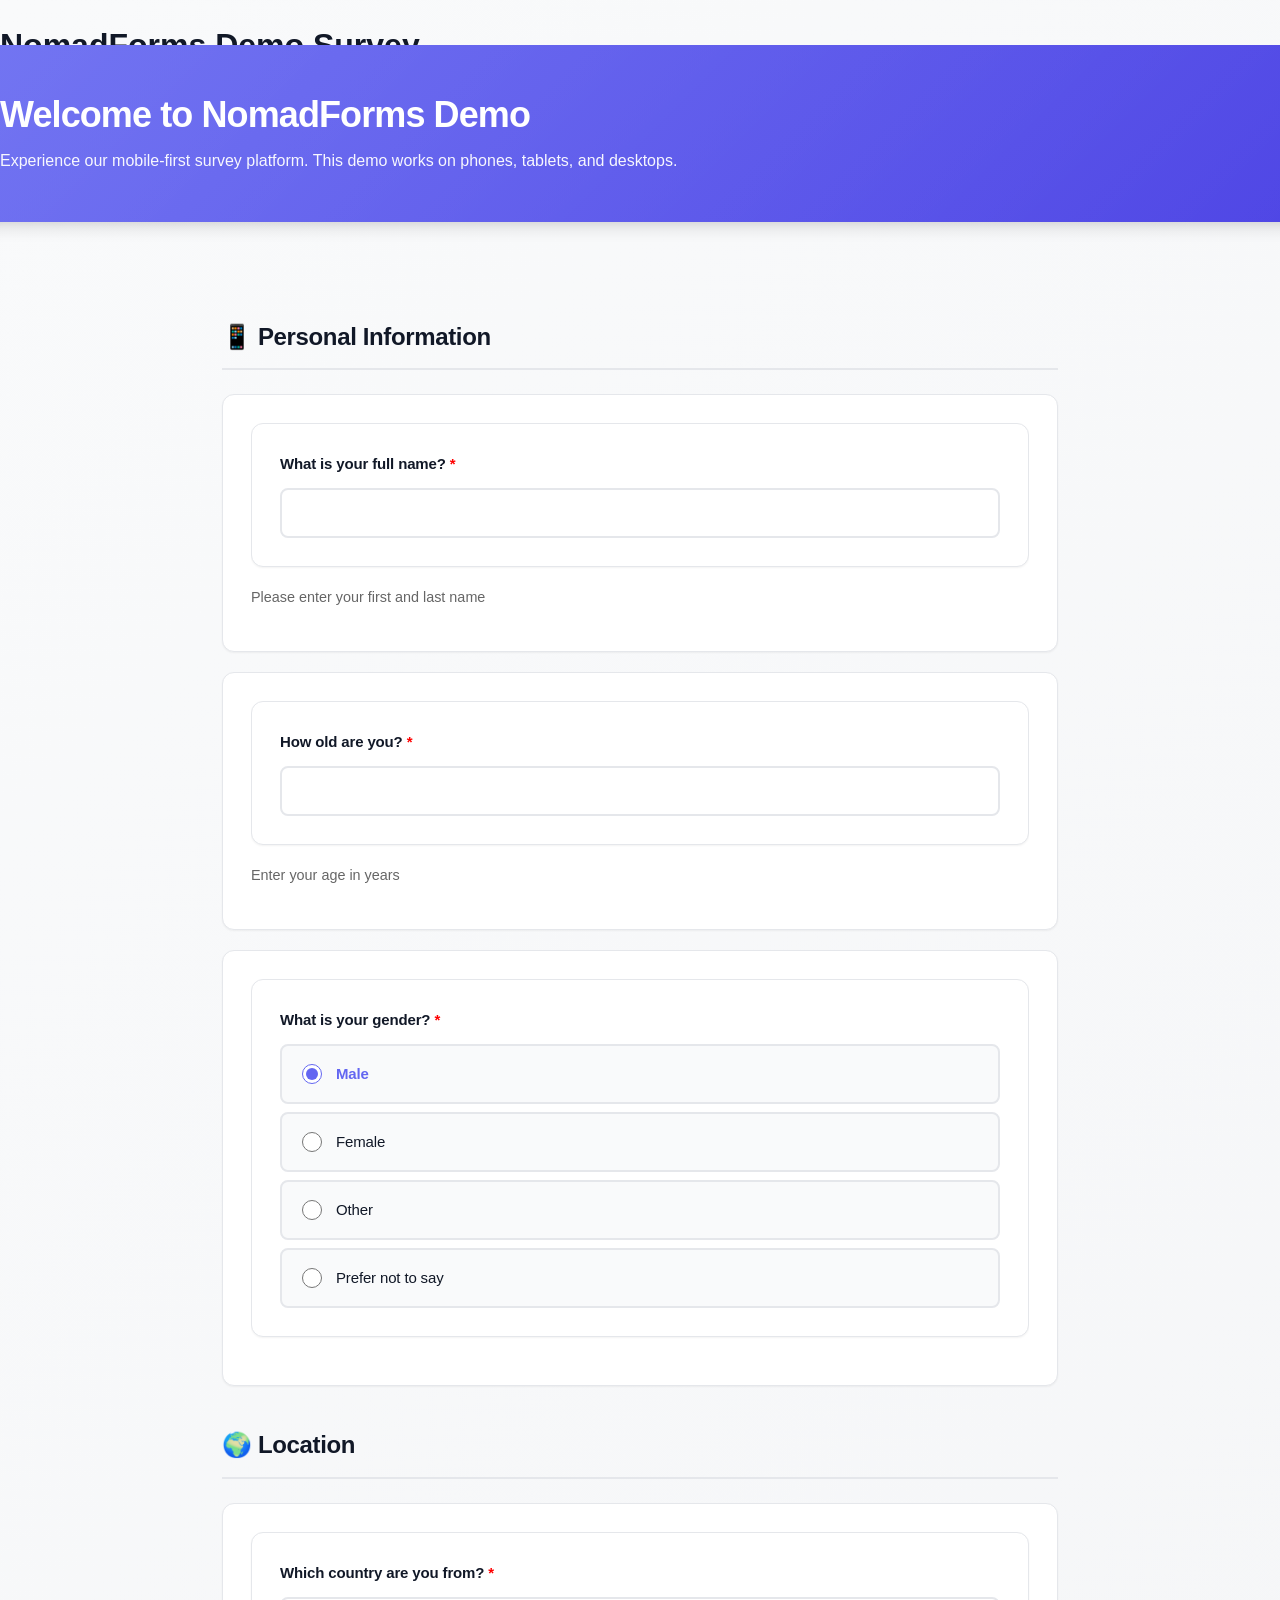
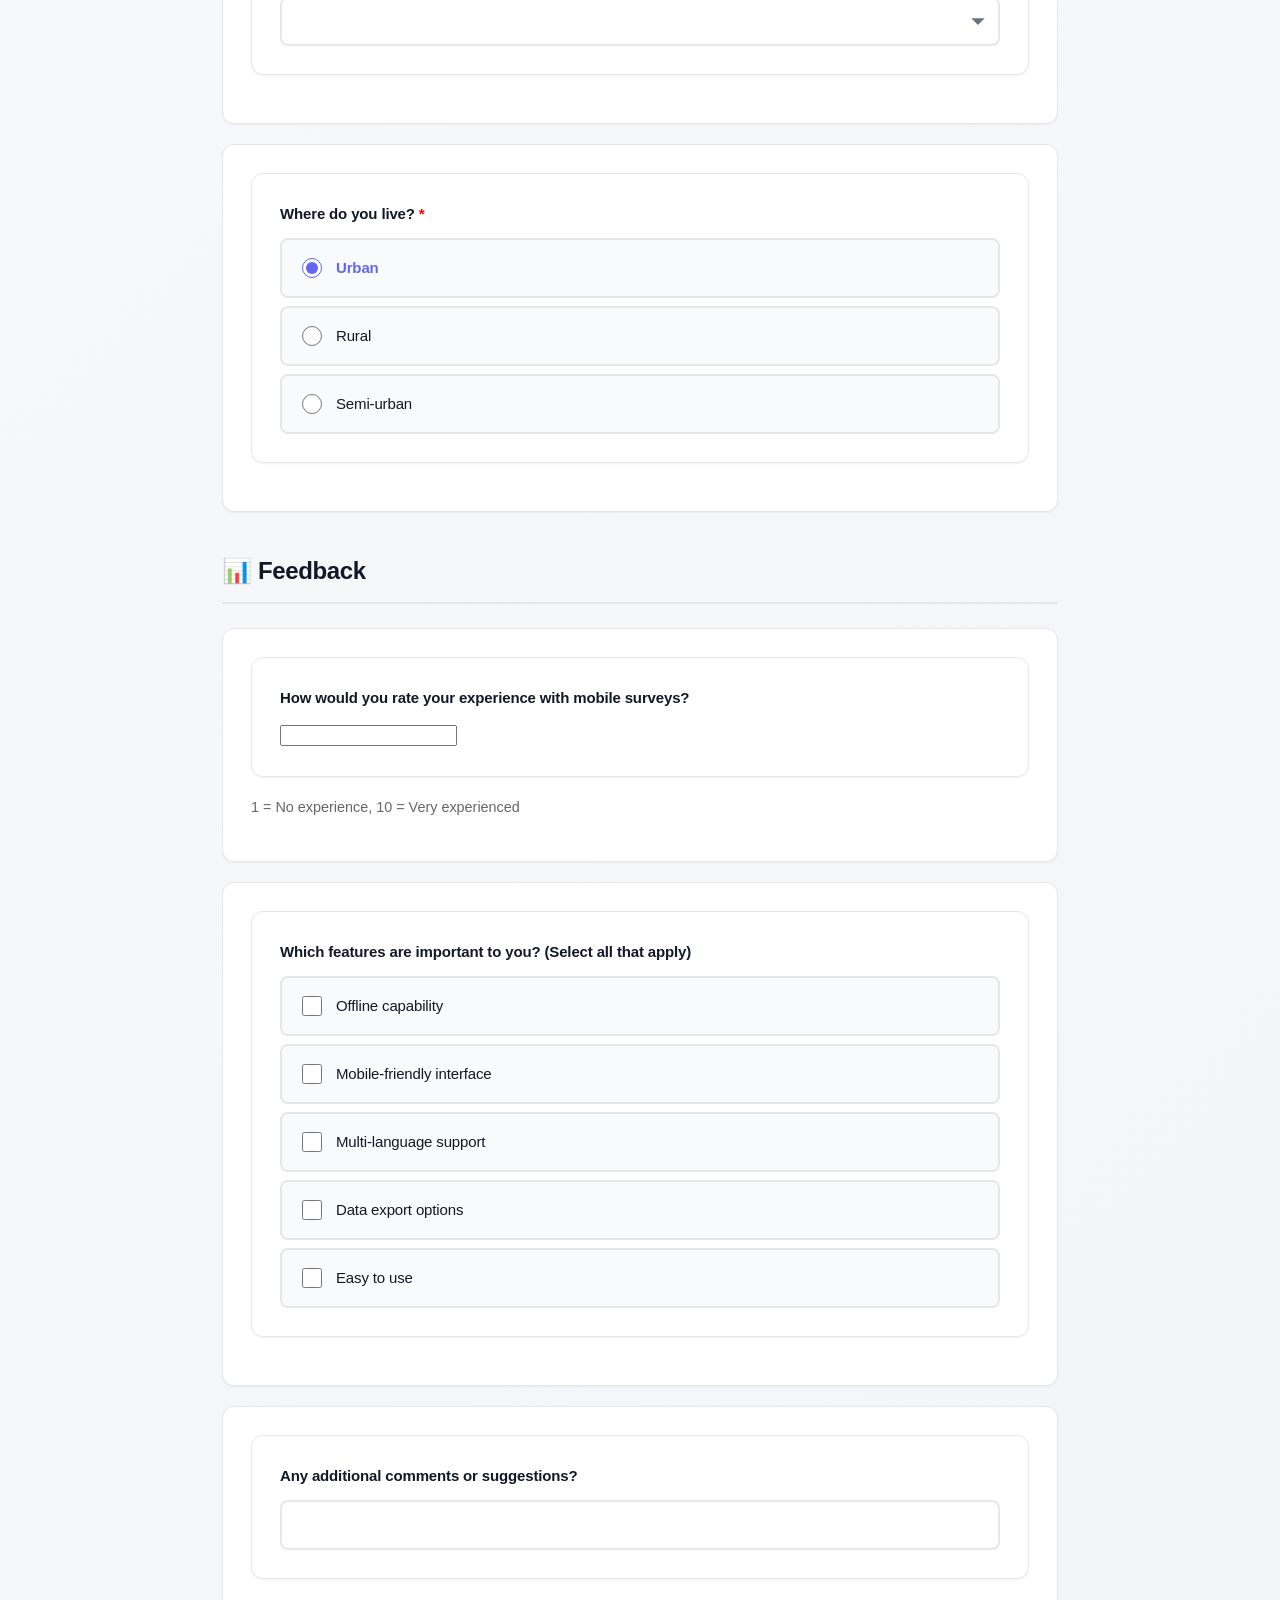
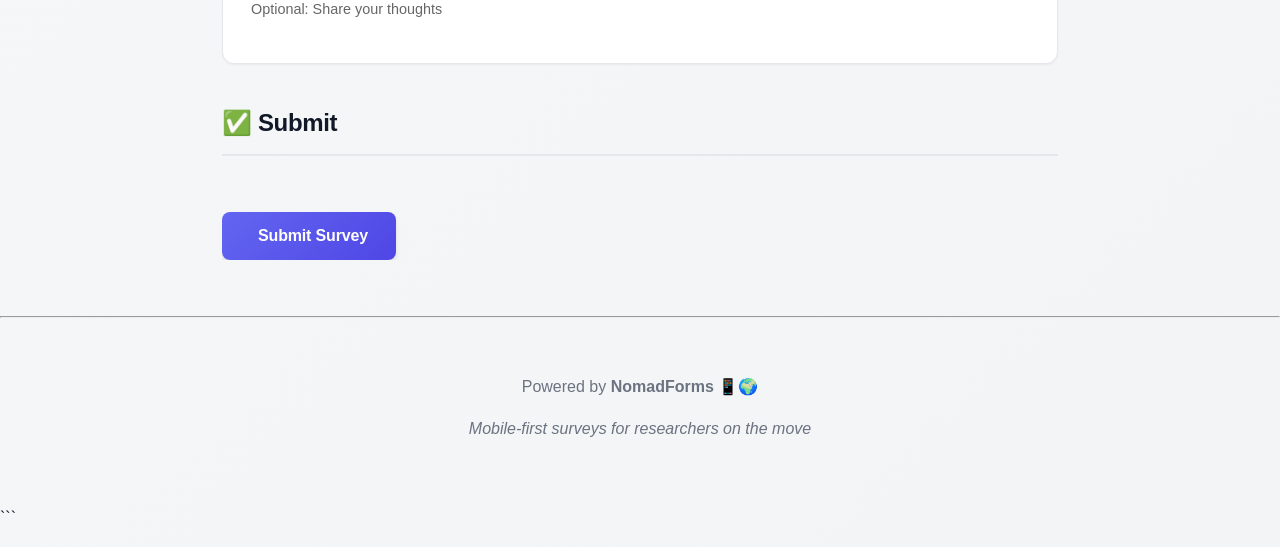
==== commit c6ec20c2: "Make the R package CRAN-submittable Prepares survey-runtime/ (package `nomadforms`) for CRAN and fix" ====
--- a/examples/demo-survey/survey.html
+++ b/examples/demo-survey/survey.html
@@ -277,20 +277,26 @@
   
   # Validate required fields
   validations <- list(
-    name = nf_validate(input$name, required = TRUE, type = "text"),
-    age = nf_validate(input$age, required = TRUE, type = "numeric", min = 0, max = 120),
-    gender = nf_validate(input$gender, required = TRUE, type = "radio"),
-    country = nf_validate(input$country, required = TRUE, type = "select"),
-    residence = nf_validate(input$residence, required = TRUE, type = "radio")
+    name = nf_validate(input$name, rules = list(required = TRUE, type = "text"),
+                       question_label = "Name"),
+    age = nf_validate(input$age,
+                      rules = list(required = TRUE, type = "numeric", min = 0, max = 120),
+                      question_label = "Age"),
+    gender = nf_validate(input$gender, rules = list(required = TRUE),
+                         question_label = "Gender"),
+    country = nf_validate(input$country, rules = list(required = TRUE),
+                          question_label = "Country"),
+    residence = nf_validate(input$residence, rules = list(required = TRUE),
+                            question_label = "Residence")
   )
-  
+
   # Check for validation errors
   errors <- sapply(validations, function(v) !v$valid)
-  
+
   if (any(errors)) {
     error_fields <- names(errors)[errors]
-    error_messages <- sapply(validations[errors], function(v) v$message)
-    
+    error_messages <- unlist(lapply(validations[errors], function(v) v$errors[[1]]))
+
     showNotification(
       paste("Please fix the following:", paste(error_messages, collapse = ", ")),
       type = "error",
--- a/survey-runtime/inst/www/nomadforms.css
+++ b/survey-runtime/inst/www/nomadforms.css
@@ -1,223 +1,416 @@
-/* NomadForms Mobile-First Responsive Styles */
-
-/* Base styles */
+/* NomadForms - Modern, Clean Design */
+
+/* Modern Color Palette */
 :root {
-  --primary-color: #2563eb;
-  --primary-hover: #1d4ed8;
-  --success-color: #10b981;
-  --error-color: #ef4444;
-  --text-color: #1f2937;
-  --border-color: #e5e7eb;
-  --background: #ffffff;
+  --primary: #6366f1;          /* Indigo - professional, trustworthy */
+  --primary-dark: #4f46e5;
+  --primary-light: #818cf8;
+  --secondary: #8b5cf6;         /* Purple accent */
+  --success: #10b981;          /* Green */
+  --error: #ef4444;            /* Red */
+  --warning: #f59e0b;          /* Amber */
+  
+  /* Neutral grays */
   --gray-50: #f9fafb;
   --gray-100: #f3f4f6;
+  --gray-200: #e5e7eb;
+  --gray-300: #d1d5db;
+  --gray-400: #9ca3af;
+  --gray-500: #6b7280;
+  --gray-600: #4b5563;
+  --gray-700: #374151;
+  --gray-800: #1f2937;
+  --gray-900: #111827;
+  
+  /* Backgrounds */
+  --bg-primary: #ffffff;
+  --bg-secondary: #f9fafb;
+  --bg-tertiary: #f3f4f6;
+  
+  /* Text */
+  --text-primary: #111827;
+  --text-secondary: #4b5563;
+  --text-tertiary: #6b7280;
+  
+  /* Borders */
+  --border-light: #e5e7eb;
+  --border-medium: #d1d5db;
+  
+  /* Shadows */
+  --shadow-sm: 0 1px 2px 0 rgba(0, 0, 0, 0.05);
+  --shadow: 0 1px 3px 0 rgba(0, 0, 0, 0.1), 0 1px 2px 0 rgba(0, 0, 0, 0.06);
+  --shadow-md: 0 4px 6px -1px rgba(0, 0, 0, 0.1), 0 2px 4px -1px rgba(0, 0, 0, 0.06);
+  --shadow-lg: 0 10px 15px -3px rgba(0, 0, 0, 0.1), 0 4px 6px -2px rgba(0, 0, 0, 0.05);
+  --shadow-xl: 0 20px 25px -5px rgba(0, 0, 0, 0.1), 0 10px 10px -5px rgba(0, 0, 0, 0.04);
+}
+
+/* Base Styles */
+* {
+  box-sizing: border-box;
 }
 
 body {
   font-family: -apple-system, BlinkMacSystemFont, "Segoe UI", Roboto, "Helvetica Neue", Arial, sans-serif;
-  color: var(--text-color);
+  color: var(--text-primary);
   line-height: 1.6;
   margin: 0;
   padding: 0;
-  background: var(--gray-50);
-}
-
-/* Container - mobile first */
+  background: linear-gradient(135deg, #f9fafb 0%, #f3f4f6 100%);
+  min-height: 100vh;
+  -webkit-font-smoothing: antialiased;
+  -moz-osx-font-smoothing: grayscale;
+}
+
+/* Container */
 .container {
   max-width: 100%;
   margin: 0 auto;
-  padding: 1rem;
+  padding: 1.5rem;
+  min-height: 100vh;
+}
+
+@media (min-width: 640px) {
+  .container {
+    padding: 2rem;
+  }
 }
 
 @media (min-width: 768px) {
   .container {
     max-width: 720px;
-    padding: 2rem;
+    padding: 3rem 2rem;
   }
 }
 
 @media (min-width: 1024px) {
   .container {
-    max-width: 960px;
-  }
-}
-
-/* Survey header */
+    max-width: 900px;
+  }
+}
+
+/* Survey Header - Clean, Modern */
 .survey-header {
-  background: var(--primary-color);
+  background: linear-gradient(135deg, var(--primary) 0%, var(--primary-dark) 100%);
   color: white;
-  padding: 1.5rem;
-  margin: -1rem -1rem 2rem -1rem;
-  border-radius: 0 0 1rem 1rem;
+  padding: 2rem 1.5rem;
+  margin: -1.5rem -1.5rem 2rem -1.5rem;
+  border-radius: 0;
+  box-shadow: var(--shadow-lg);
+  position: relative;
+  overflow: hidden;
+}
+
+.survey-header::before {
+  content: '';
+  position: absolute;
+  top: 0;
+  left: 0;
+  right: 0;
+  bottom: 0;
+  background: linear-gradient(135deg, rgba(255, 255, 255, 0.1) 0%, transparent 100%);
+  pointer-events: none;
 }
 
 @media (min-width: 768px) {
   .survey-header {
-    margin: -2rem -2rem 2rem -2rem;
-    padding: 2rem;
+    margin: -3rem -2rem 3rem -2rem;
+    padding: 3rem 2rem;
+    border-radius: 0 0 1rem 1rem;
   }
 }
 
 .survey-header h1 {
   margin: 0;
+  font-size: 1.75rem;
+  font-weight: 700;
+  line-height: 1.2;
+  position: relative;
+  z-index: 1;
+  letter-spacing: -0.025em;
+}
+
+@media (min-width: 768px) {
+  .survey-header h1 {
+    font-size: 2.25rem;
+  }
+}
+
+.survey-header p {
+  margin: 0.75rem 0 0 0;
+  opacity: 0.95;
+  font-size: 1rem;
+  position: relative;
+  z-index: 1;
+}
+
+/* Section Headers */
+h2 {
+  color: var(--text-primary);
   font-size: 1.5rem;
   font-weight: 600;
-}
-
-@media (min-width: 768px) {
-  .survey-header h1 {
-    font-size: 2rem;
-  }
-}
-
-/* Form groups */
+  margin: 2.5rem 0 1.5rem 0;
+  padding-bottom: 0.75rem;
+  border-bottom: 2px solid var(--border-light);
+  letter-spacing: -0.015em;
+}
+
+h2:first-of-type {
+  margin-top: 0;
+}
+
+h2 i {
+  color: var(--primary);
+  margin-right: 0.5rem;
+}
+
+/* Form Groups - Modern Card Design */
 .form-group {
-  background: var(--background);
-  padding: 1.25rem;
-  margin-bottom: 1rem;
-  border-radius: 0.5rem;
-  box-shadow: 0 1px 3px rgba(0, 0, 0, 0.1);
+  background: var(--bg-primary);
+  padding: 1.5rem;
+  margin-bottom: 1.25rem;
+  border-radius: 0.75rem;
+  border: 1px solid var(--border-light);
+  box-shadow: var(--shadow-sm);
+  transition: all 0.2s ease;
+}
+
+.form-group:hover {
+  box-shadow: var(--shadow);
+  border-color: var(--border-medium);
+}
+
+.form-group:focus-within {
+  border-color: var(--primary);
+  box-shadow: 0 0 0 3px rgba(99, 102, 241, 0.1), var(--shadow);
 }
 
 @media (min-width: 768px) {
   .form-group {
-    padding: 1.5rem;
-  }
-}
-
-/* Labels */
+    padding: 1.75rem;
+  }
+}
+
+/* Labels - Clean Typography */
 label {
   display: block;
-  font-weight: 500;
-  margin-bottom: 0.5rem;
-  font-size: 1rem;
-  color: var(--text-color);
-}
-
-.required-indicator {
-  color: var(--error-color);
+  font-weight: 600;
+  margin-bottom: 0.75rem;
+  font-size: 0.9375rem;
+  color: var(--text-primary);
+  letter-spacing: -0.01em;
+}
+
+label span.required-star {
+  color: var(--error);
   margin-left: 0.25rem;
-}
-
-/* Input fields - mobile optimized */
+  font-weight: 700;
+}
+
+/* Input Fields - Modern Style */
 input[type="text"],
 input[type="number"],
 input[type="email"],
 input[type="date"],
+input[type="tel"],
+input[type="url"],
 select,
 textarea {
   width: 100%;
-  padding: 0.75rem;
+  padding: 0.875rem 1rem;
   font-size: 1rem;
-  border: 2px solid var(--border-color);
+  font-family: inherit;
+  color: var(--text-primary);
+  background: var(--bg-primary);
+  border: 2px solid var(--border-light);
   border-radius: 0.5rem;
-  transition: border-color 0.2s;
+  transition: all 0.2s ease;
   box-sizing: border-box;
-  /* Prevent zoom on iOS */
-  font-size: 16px;
+  font-size: 16px; /* Prevent iOS zoom */
+}
+
+input[type="text"]:hover,
+input[type="number"]:hover,
+input[type="email"]:hover,
+select:hover,
+textarea:hover {
+  border-color: var(--border-medium);
 }
 
 input[type="text"]:focus,
 input[type="number"]:focus,
 input[type="email"]:focus,
 input[type="date"]:focus,
+input[type="tel"]:focus,
+input[type="url"]:focus,
 select:focus,
 textarea:focus {
   outline: none;
-  border-color: var(--primary-color);
-  box-shadow: 0 0 0 3px rgba(37, 99, 235, 0.1);
-}
-
-/* Touch-friendly radio buttons and checkboxes */
-input[type="radio"],
-input[type="checkbox"] {
+  border-color: var(--primary);
+  box-shadow: 0 0 0 3px rgba(99, 102, 241, 0.1);
+}
+
+input::placeholder,
+textarea::placeholder {
+  color: var(--text-tertiary);
+  opacity: 0.7;
+}
+
+/* Textarea */
+textarea {
+  min-height: 120px;
+  resize: vertical;
+  line-height: 1.6;
+}
+
+/* Select Dropdown */
+select {
+  cursor: pointer;
+  background-image: url("data:image/svg+xml,%3Csvg xmlns='http://www.w3.org/2000/svg' width='12' height='12' viewBox='0 0 12 12'%3E%3Cpath fill='%236b7280' d='M6 9L1 4h10z'/%3E%3C/svg%3E");
+  background-repeat: no-repeat;
+  background-position: right 0.75rem center;
+  background-size: 1em;
+  padding-right: 2.5rem;
+  appearance: none;
+}
+
+/* Radio & Checkbox - Modern Touch-Friendly */
+.shiny-options-group {
+  display: flex;
+  flex-direction: column;
+  gap: 0.5rem;
+  margin-top: 0.5rem;
+}
+
+.shiny-options-group label {
+  display: flex;
+  align-items: center;
+  padding: 1rem 1.25rem;
+  margin: 0;
+  font-weight: 500;
+  font-size: 0.9375rem;
+  color: var(--text-primary);
+  background: var(--bg-secondary);
+  border: 2px solid var(--border-light);
+  border-radius: 0.5rem;
+  cursor: pointer;
+  transition: all 0.2s ease;
+  min-height: 48px; /* Touch-friendly */
+  user-select: none;
+}
+
+.shiny-options-group label:hover {
+  background: var(--gray-50);
+  border-color: var(--border-medium);
+  transform: translateY(-1px);
+  box-shadow: var(--shadow-sm);
+}
+
+.shiny-options-group input[type="radio"],
+.shiny-options-group input[type="checkbox"] {
   width: 1.25rem;
   height: 1.25rem;
-  margin-right: 0.75rem;
+  margin: 0;
+  margin-right: 0.875rem;
   cursor: pointer;
-  vertical-align: middle;
-}
-
-@media (min-width: 768px) {
-  input[type="radio"],
-  input[type="checkbox"] {
-    width: 1rem;
-    height: 1rem;
-  }
-}
-
-.radio,
-.checkbox {
-  display: flex;
-  align-items: center;
-  padding: 0.75rem;
-  margin-bottom: 0.5rem;
-  border-radius: 0.375rem;
-  transition: background-color 0.2s;
-  cursor: pointer;
-  /* Minimum touch target size */
-  min-height: 44px;
-}
-
-.radio:hover,
-.checkbox:hover {
-  background-color: var(--gray-50);
-}
-
-.radio label,
-.checkbox label {
-  margin: 0;
-  cursor: pointer;
-  flex: 1;
-  font-weight: normal;
-}
-
-/* Buttons - touch optimized */
+  flex-shrink: 0;
+  accent-color: var(--primary);
+}
+
+.shiny-options-group input[type="radio"]:checked + span,
+.shiny-options-group input[type="checkbox"]:checked + span {
+  color: var(--primary);
+  font-weight: 600;
+}
+
+.shiny-options-group input[type="radio"]:checked ~ label,
+.shiny-options-group input[type="checkbox"]:checked ~ label {
+  background: rgba(99, 102, 241, 0.05);
+  border-color: var(--primary);
+}
+
+/* Buttons - Modern & Polished */
 button,
-.btn {
-  padding: 0.875rem 1.5rem;
+.btn,
+.actionButton {
+  padding: 0.875rem 1.75rem;
   font-size: 1rem;
-  font-weight: 500;
+  font-weight: 600;
+  font-family: inherit;
   border: none;
   border-radius: 0.5rem;
   cursor: pointer;
-  transition: all 0.2s;
-  /* Minimum touch target */
-  min-height: 44px;
-  min-width: 44px;
+  transition: all 0.2s ease;
+  min-height: 48px;
+  min-width: 48px;
   display: inline-flex;
   align-items: center;
   justify-content: center;
-}
-
-.btn-primary {
-  background-color: var(--primary-color);
+  gap: 0.5rem;
+  letter-spacing: -0.01em;
+  text-decoration: none;
+}
+
+.btn-primary,
+button.btn-primary {
+  background: linear-gradient(135deg, var(--primary) 0%, var(--primary-dark) 100%);
   color: white;
-}
-
-.btn-primary:hover {
-  background-color: var(--primary-hover);
+  box-shadow: var(--shadow-md);
+}
+
+.btn-primary:hover,
+button.btn-primary:hover {
+  background: linear-gradient(135deg, var(--primary-dark) 0%, var(--primary) 100%);
+  transform: translateY(-2px);
+  box-shadow: var(--shadow-lg);
+}
+
+.btn-primary:active,
+button.btn-primary:active {
+  transform: translateY(0);
+  box-shadow: var(--shadow);
+}
+
+.btn-secondary,
+button.btn-secondary {
+  background: var(--bg-primary);
+  color: var(--text-primary);
+  border: 2px solid var(--border-medium);
+  box-shadow: var(--shadow-sm);
+}
+
+.btn-secondary:hover,
+button.btn-secondary:hover {
+  background: var(--bg-secondary);
+  border-color: var(--border-light);
   transform: translateY(-1px);
-  box-shadow: 0 4px 6px rgba(0, 0, 0, 0.1);
-}
-
-.btn-primary:active {
-  transform: translateY(0);
-}
-
-.btn-secondary {
-  background-color: var(--gray-100);
-  color: var(--text-color);
-}
-
-.btn-secondary:hover {
-  background-color: var(--border-color);
-}
-
-/* Full width buttons on mobile */
-button,
-.btn {
-  width: 100%;
+  box-shadow: var(--shadow);
+}
+
+.btn-success,
+button.btn-success {
+  background: var(--success);
+  color: white;
+  box-shadow: var(--shadow-md);
+}
+
+.btn-success:hover,
+button.btn-success:hover {
+  background: #059669;
+  transform: translateY(-2px);
+  box-shadow: var(--shadow-lg);
+}
+
+/* Full width on mobile */
+@media (max-width: 767px) {
+  button,
+  .btn {
+    width: 100%;
+  }
+  
+  button + button,
+  .btn + .btn {
+    margin-top: 0.75rem;
+  }
 }
 
 @media (min-width: 768px) {
@@ -225,42 +418,106 @@
   .btn {
     width: auto;
   }
-}
-
-/* Help text */
-.help-text {
-  color: #6b7280;
-  font-size: 0.875rem;
-  margin-top: 0.25rem;
-  line-height: 1.4;
-}
-
-/* Validation messages */
-.error-message {
-  color: var(--error-color);
+  
+  button + button,
+  .btn + .btn {
+    margin-top: 0;
+    margin-left: 0.75rem;
+  }
+}
+
+/* Help Text */
+.help-text,
+p.help-text {
+  color: var(--text-tertiary);
   font-size: 0.875rem;
   margin-top: 0.5rem;
+  line-height: 1.5;
+  font-style: normal;
+}
+
+/* Progress Bar */
+.progress-bar {
+  width: 100%;
+  height: 8px;
+  background: var(--gray-200);
+  border-radius: 10px;
+  margin-bottom: 2rem;
+  overflow: hidden;
+  box-shadow: inset 0 2px 4px rgba(0, 0, 0, 0.06);
+}
+
+.progress-fill {
+  height: 100%;
+  background: linear-gradient(90deg, var(--primary) 0%, var(--primary-light) 100%);
+  transition: width 0.4s ease;
+  border-radius: 10px;
+  position: relative;
+  box-shadow: 0 0 10px rgba(99, 102, 241, 0.3);
+}
+
+.progress-fill::after {
+  content: '';
+  position: absolute;
+  top: 0;
+  left: 0;
+  bottom: 0;
+  right: 0;
+  background: linear-gradient(
+    90deg,
+    rgba(255, 255, 255, 0) 0%,
+    rgba(255, 255, 255, 0.4) 50%,
+    rgba(255, 255, 255, 0) 100%
+  );
+  animation: shimmer 2s infinite;
+}
+
+@keyframes shimmer {
+  0% { transform: translateX(-100%); }
+  100% { transform: translateX(100%); }
+}
+
+/* Connection Status */
+#connection-status,
+#offline-status {
+  text-align: center;
+  padding: 0.875rem 1.25rem;
+  margin-bottom: 1.5rem;
+  border-radius: 0.5rem;
+  font-weight: 500;
+  font-size: 0.875rem;
   display: flex;
   align-items: center;
+  justify-content: center;
   gap: 0.5rem;
-}
-
-.error-message::before {
-  content: "⚠";
-  font-size: 1rem;
-}
-
-/* Shiny notifications - mobile optimized */
+  box-shadow: var(--shadow-sm);
+}
+
+#connection-status {
+  background: rgba(16, 185, 129, 0.1);
+  color: #047857;
+  border: 1px solid rgba(16, 185, 129, 0.2);
+}
+
+#offline-status {
+  background: rgba(245, 158, 11, 0.1);
+  color: #92400e;
+  border: 1px solid rgba(245, 158, 11, 0.2);
+}
+
+/* Notifications */
 .shiny-notification {
   position: fixed;
-  top: 1rem;
-  right: 1rem;
-  left: 1rem;
-  max-width: calc(100% - 2rem);
-  padding: 1rem;
-  border-radius: 0.5rem;
-  box-shadow: 0 10px 25px rgba(0, 0, 0, 0.2);
+  top: 1.5rem;
+  right: 1.5rem;
+  left: 1.5rem;
+  max-width: calc(100% - 3rem);
+  padding: 1rem 1.25rem;
+  border-radius: 0.75rem;
+  box-shadow: var(--shadow-xl);
   z-index: 1000;
+  font-weight: 500;
+  backdrop-filter: blur(10px);
 }
 
 @media (min-width: 768px) {
@@ -271,92 +528,77 @@
 }
 
 .shiny-notification-message {
-  background-color: var(--success-color);
+  background: var(--success);
   color: white;
 }
 
 .shiny-notification-error {
-  background-color: var(--error-color);
+  background: var(--error);
   color: white;
 }
 
-/* Progress indicator */
-.progress-bar {
-  height: 0.5rem;
-  background: var(--gray-100);
-  border-radius: 0.25rem;
-  overflow: hidden;
-  margin-bottom: 2rem;
-}
-
-.progress-fill {
-  height: 100%;
-  background: var(--primary-color);
-  transition: width 0.3s ease;
-}
-
-/* Loading state */
-.loading {
-  display: flex;
-  align-items: center;
-  justify-content: center;
-  padding: 2rem;
-}
-
-.spinner {
-  border: 3px solid var(--gray-100);
-  border-top: 3px solid var(--primary-color);
-  border-radius: 50%;
-  width: 2rem;
-  height: 2rem;
-  animation: spin 0.8s linear infinite;
-}
-
-@keyframes spin {
-  0% { transform: rotate(0deg); }
-  100% { transform: rotate(360deg); }
-}
-
-/* Slider styling */
+/* Slider */
 input[type="range"] {
   width: 100%;
-  height: 0.5rem;
-  background: var(--gray-100);
-  border-radius: 0.25rem;
+  height: 6px;
+  background: var(--gray-200);
+  border-radius: 3px;
   outline: none;
+  -webkit-appearance: none;
+  margin: 1rem 0;
 }
 
 input[type="range"]::-webkit-slider-thumb {
+  -webkit-appearance: none;
   appearance: none;
-  width: 1.5rem;
-  height: 1.5rem;
-  background: var(--primary-color);
+  width: 20px;
+  height: 20px;
+  background: var(--primary);
   border-radius: 50%;
   cursor: pointer;
+  box-shadow: var(--shadow-md);
+  transition: all 0.2s ease;
+}
+
+input[type="range"]::-webkit-slider-thumb:hover {
+  transform: scale(1.1);
+  box-shadow: var(--shadow-lg);
 }
 
 input[type="range"]::-moz-range-thumb {
-  width: 1.5rem;
-  height: 1.5rem;
-  background: var(--primary-color);
+  width: 20px;
+  height: 20px;
+  background: var(--primary);
   border-radius: 50%;
   cursor: pointer;
   border: none;
-}
-
-/* Offline indicator */
-.offline-indicator {
-  position: fixed;
-  bottom: 1rem;
-  left: 50%;
-  transform: translateX(-50%);
-  background: #fbbf24;
-  color: #78350f;
-  padding: 0.75rem 1.5rem;
-  border-radius: 0.5rem;
-  box-shadow: 0 4px 6px rgba(0, 0, 0, 0.1);
-  z-index: 999;
-  font-weight: 500;
+  box-shadow: var(--shadow-md);
+  transition: all 0.2s ease;
+}
+
+input[type="range"]::-moz-range-thumb:hover {
+  transform: scale(1.1);
+  box-shadow: var(--shadow-lg);
+}
+
+/* Footer */
+.survey-footer {
+  text-align: center;
+  padding: 2.5rem 1.5rem;
+  margin-top: 3rem;
+  color: var(--text-secondary);
+  font-size: 0.875rem;
+  border-top: 1px solid var(--border-light);
+}
+
+.survey-footer strong {
+  color: var(--primary);
+  font-weight: 600;
+}
+
+.survey-footer em {
+  color: var(--text-tertiary);
+  font-style: normal;
 }
 
 /* Accessibility */
@@ -372,15 +614,64 @@
   border-width: 0;
 }
 
-/* Print styles */
+/* Loading States */
+.loading {
+  display: flex;
+  align-items: center;
+  justify-content: center;
+  padding: 3rem;
+}
+
+.spinner {
+  border: 3px solid var(--gray-200);
+  border-top: 3px solid var(--primary);
+  border-radius: 50%;
+  width: 2.5rem;
+  height: 2.5rem;
+  animation: spin 0.8s linear infinite;
+}
+
+@keyframes spin {
+  0% { transform: rotate(0deg); }
+  100% { transform: rotate(360deg); }
+}
+
+/* Print Styles */
 @media print {
+  body {
+    background: white;
+  }
+  
   .survey-header {
-    background: transparent;
-    color: black;
-  }
-  
-  button {
+    background: white !important;
+    color: black !important;
+    box-shadow: none !important;
+  }
+  
+  button,
+  .btn {
     display: none;
   }
-}
-
+  
+  .form-group {
+    break-inside: avoid;
+    box-shadow: none;
+    border: 1px solid #ddd;
+  }
+}
+
+/* Smooth Scrolling */
+html {
+  scroll-behavior: smooth;
+}
+
+/* Focus Visible for Accessibility */
+*:focus-visible {
+  outline: 2px solid var(--primary);
+  outline-offset: 2px;
+}
+
+/* Remove default button focus */
+button:focus:not(:focus-visible) {
+  outline: none;
+}
